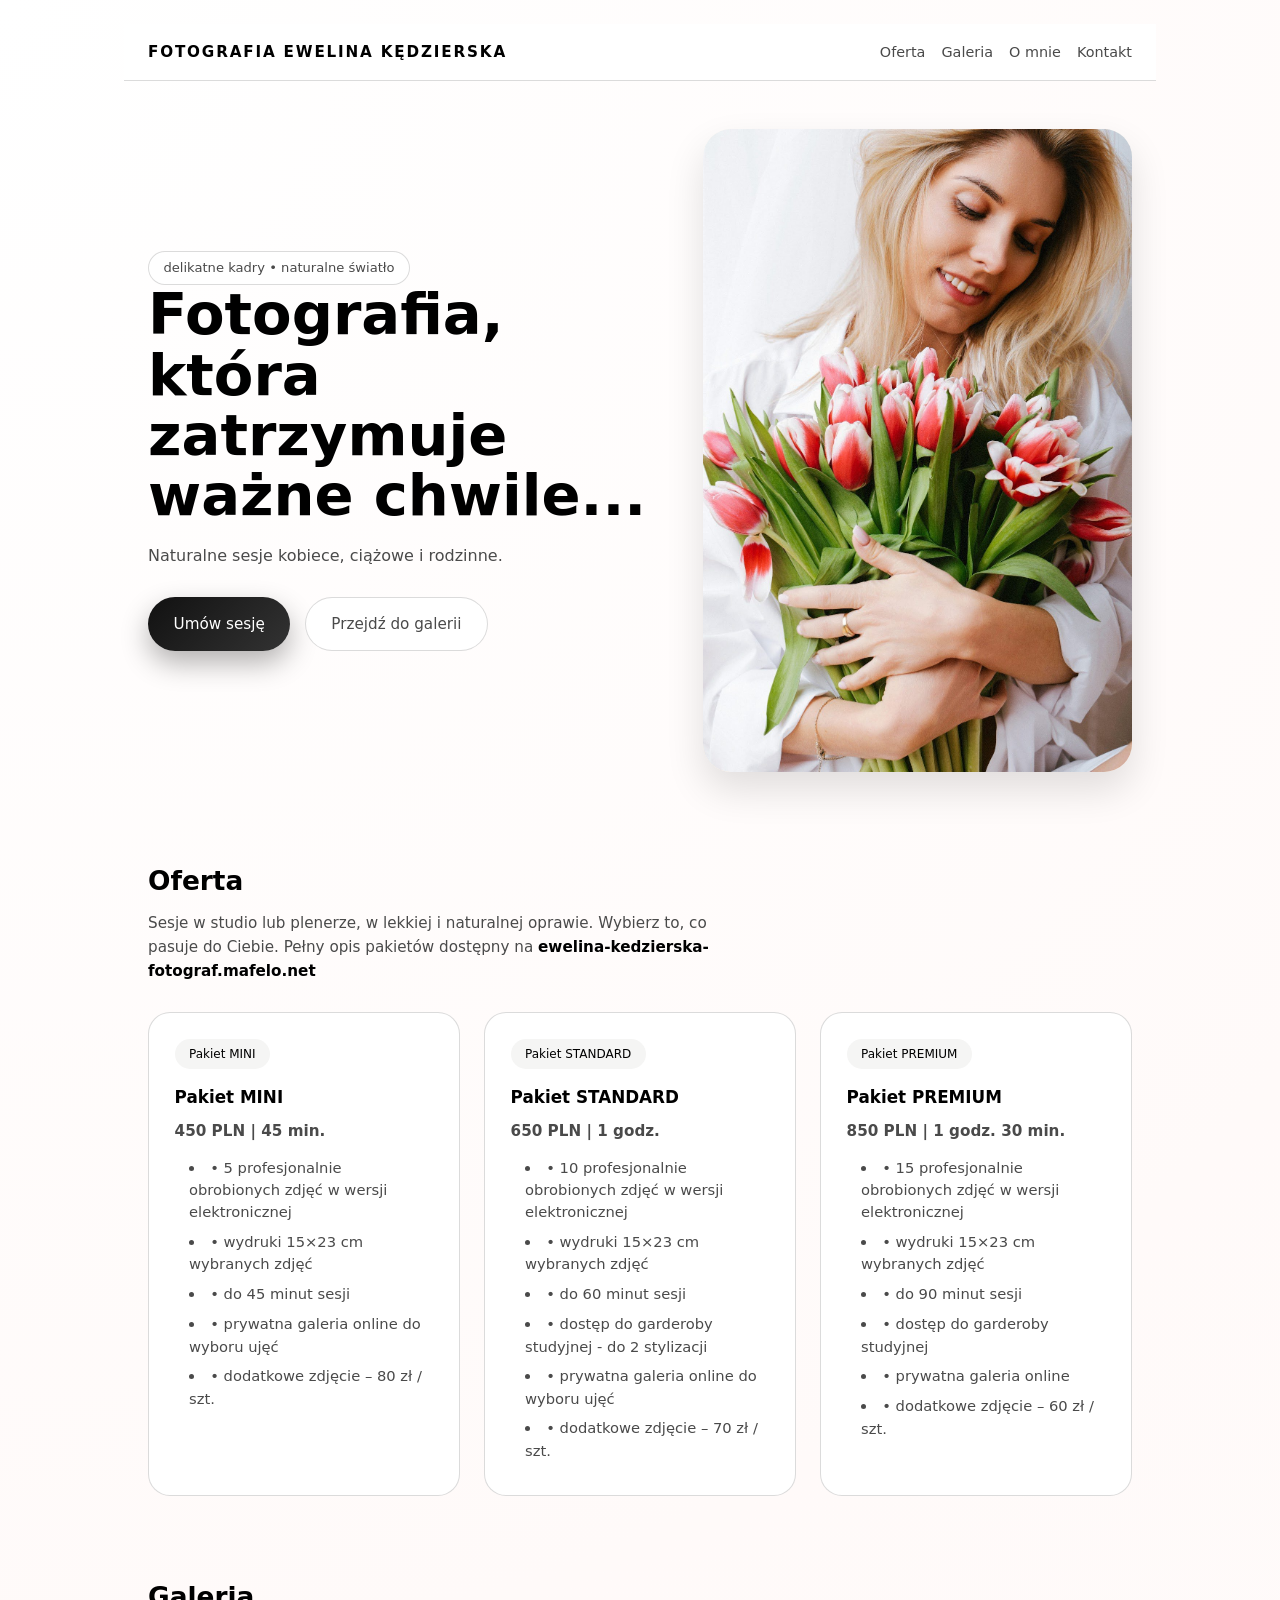
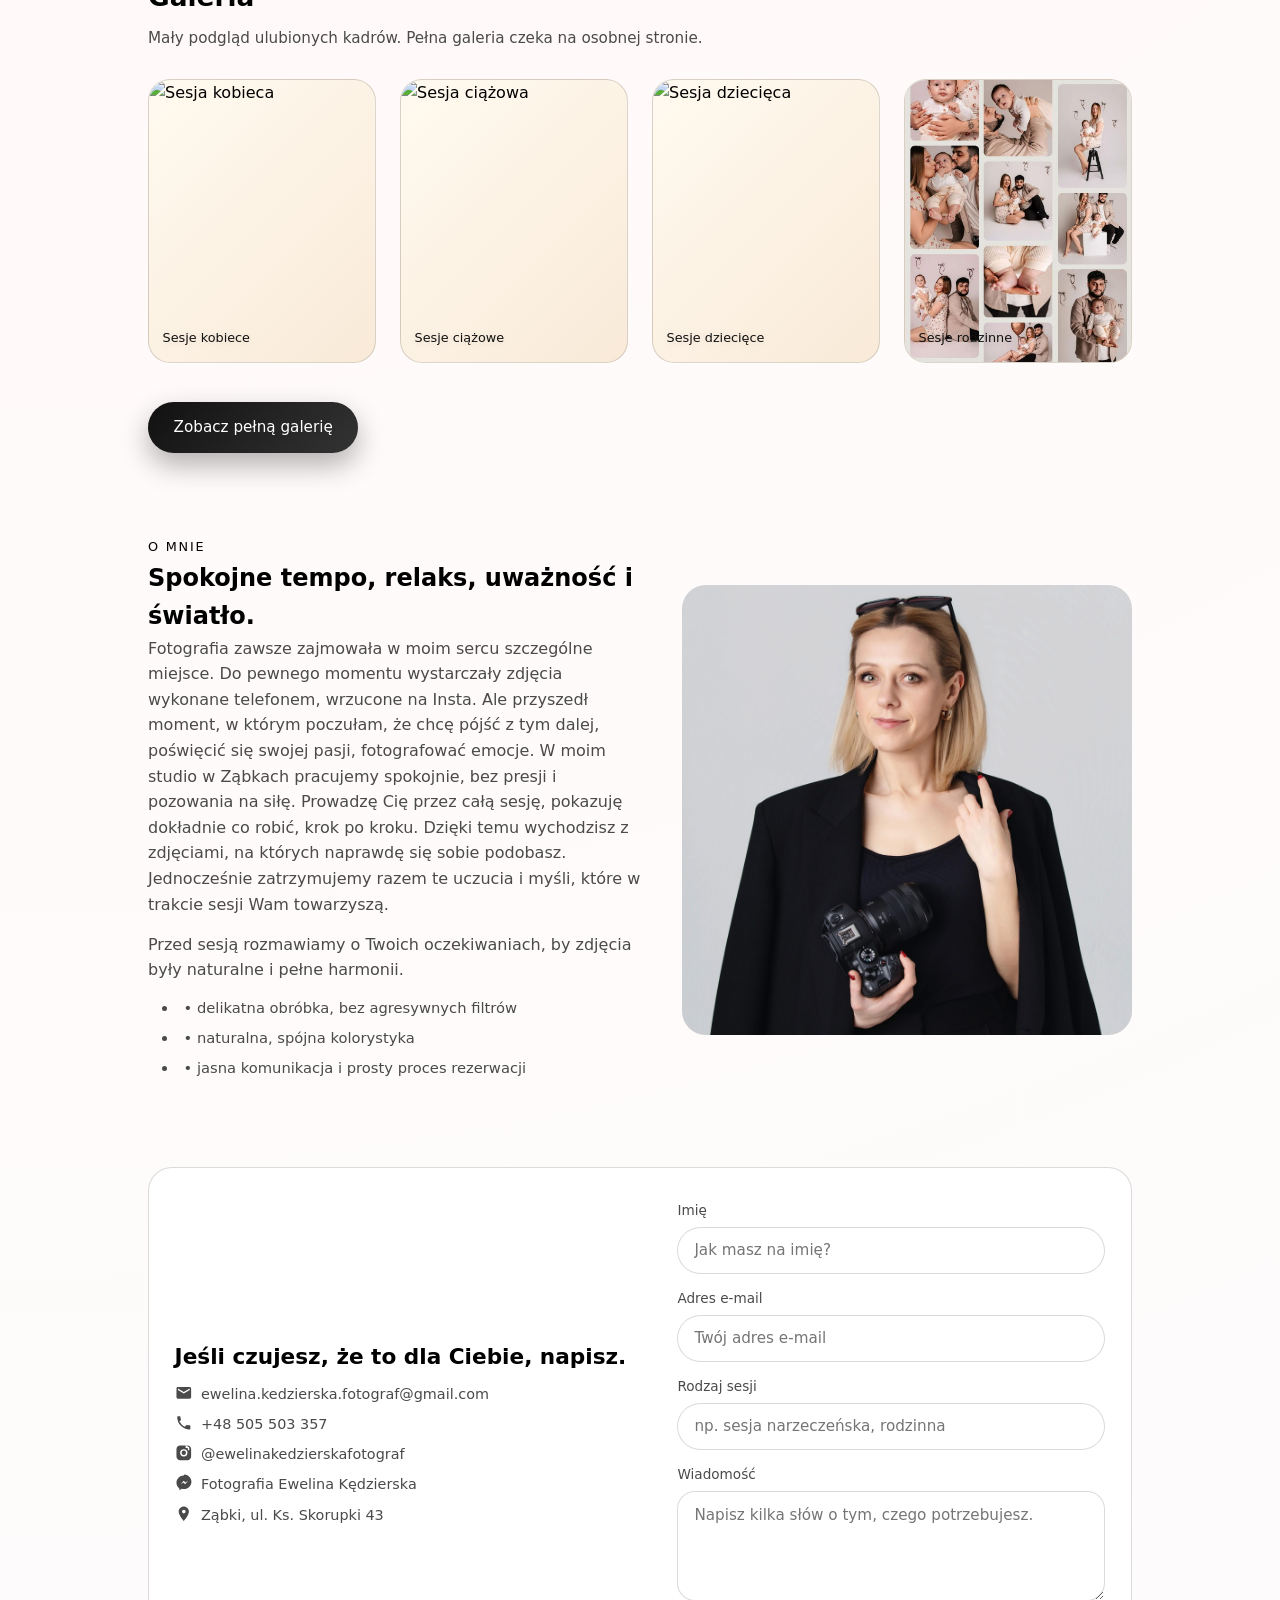
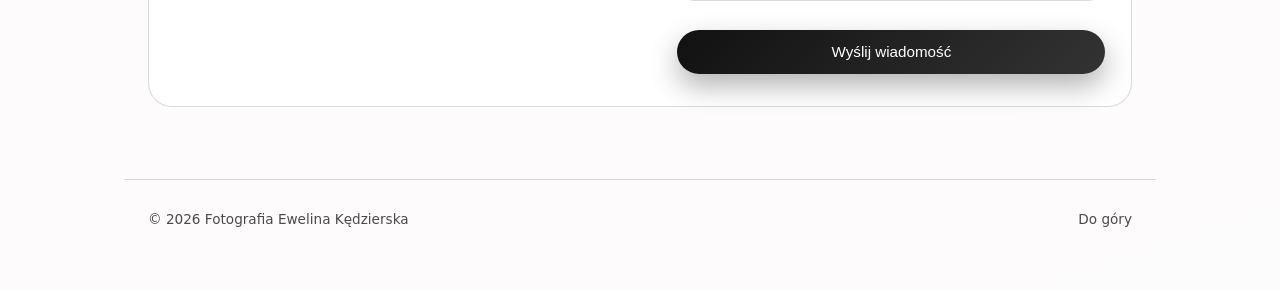
==== index.html @ 4e6421f2 "add points" ====
<!DOCTYPE html>
<html lang="pl">

<head>
    <meta charset="UTF-8" />
    <title>Fotografia Ewelina Kędzierska</title>
    <meta name="description"
        content="Fotografia Ewelina Kędzierska - sesje kobiece, ciążowe, rodzinne i studio fotograficzne w Ząbkach. Naturalne zdjęcia w jasnej, spójnej estetyce." />
    <meta name="keywords" content="zdjęcia, fotograf, kobieta, Ząbki, ciąża, rodzina, sesja kobieca, sesja ciążowa, sesja rodzinna, fotografia, studio, Ewelina Kędzierska, fotograf Ewelina, 
        fotograf Ząbki, studio Ząbki" />
    <meta name="viewport" content="width=device-width, initial-scale=1" />
    <link rel="canonical" href="https://www.ewelinakedzierska.pl/" />
    <meta property="og:type" content="website" />
    <meta property="og:url" content="https://www.ewelinakedzierska.pl/" />
    <meta property="og:title" content="Fotografia Ewelina Kędzierska" />
    <meta property="og:description" content="Fotografia Ewelina Kędzierska - sesje kobiece, ciążowe, rodzinne i studio fotograficzne w Ząbkach. Naturalne zdjęcia w jasnej, spójnej estetyce." />
    <meta property="og:image" content="https://www.ewelinakedzierska.pl/images/sesje_kobiece_war_okolice.jpg" />
    <meta property="og:locale" content="pl_PL" />
    <meta http-equiv="Content-Security-Policy" content="default-src 'self'; script-src 'unsafe-inline'; style-src 'self' https://fonts.googleapis.com; font-src https://fonts.gstatic.com; img-src 'self'; connect-src https://formspree.io; form-action https://formspree.io;">
    <link rel="preconnect" href="https://fonts.googleapis.com">
    <link rel="preconnect" href="https://fonts.gstatic.com" crossorigin>
    <link href="https://fonts.googleapis.com/css2?family=Nunito:wght@400;500;600;700&display=swap" rel="stylesheet">
    <link rel="stylesheet" href="styles.css">
    <script type="application/ld+json">
    {
        "@context": "https://schema.org",
        "@type": "LocalBusiness",
        "name": "Fotografia Ewelina Kędzierska",
        "description": "Sesje kobiece, ciążowe, rodzinne i dziecięce w studio fotograficznym w Ząbkach.",
        "url": "https://www.ewelinakedzierska.pl/",
        "telephone": "+48505503357",
        "email": "ewelina.kedzierska.fotograf@gmail.com",
        "address": {
            "@type": "PostalAddress",
            "streetAddress": "ul. Ks. Skorupki 43",
            "addressLocality": "Ząbki",
            "addressCountry": "PL"
        },
        "image": "https://www.ewelinakedzierska.pl/images/sesje_kobiece_war_okolice.jpg",
        "sameAs": [
            "https://www.instagram.com/ewelinakedzierskafotograf/",
            "https://www.facebook.com/messages/t/61580391401144/"
        ]
    }
    </script>
</head>

<body class="page-index">
    <div id="top" class="page">
        <header>
            <div class="nav">
                <div class="logo">Fotografia Ewelina Kędzierska</div>
                <nav class="nav-links">
                    <a href="#oferta">Oferta</a>
                    <a href="gallery.html">Galeria</a>
                    <a href="#o-mnie">O mnie</a>
                    <a href="#kontakt">Kontakt</a>
                </nav>
            </div>
        </header>

        <main>
            <section class="hero">
                <div class="hero-text">
                    <div class="hero-badge">delikatne kadry • naturalne światło</div>
                    <h1>Fotografia, która zatrzymuje ważne chwile...</h1>
                    <p>Naturalne sesje kobiece, ciążowe i rodzinne.</p>
                    <div class="hero-cta">
                        <a href="#kontakt" class="btn btn-primary">Umów sesję</a>
                        <a href="gallery.html" class="btn btn-ghost">Przejdź do galerii</a>
                    </div>
                </div>
                <div class="hero-photo">
                    <div class="hero-card">
                        <img src="images/sesje_kobiece_war_okolice.jpg" alt="Sesja kobieca w jasnym wnętrzu" />
                    </div>
                </div>
            </section>

            <section id="oferta" class="section-block">
                <div class="section-header">
                    <h2>Oferta</h2>
                    <p>Sesje w studio lub plenerze, w lekkiej i naturalnej oprawie. Wybierz to, co pasuje do Ciebie.
                        Pełny opis pakietów dostępny na <a href="https://ewelina-kedzierska-fotograf.mafelo.net/pl"
                            class="text-link" target="_blank"
                            rel="noopener noreferrer">ewelina-kedzierska-fotograf.mafelo.net</a></p>
                </div>
                <div class="services-grid">
                    <article class="service-card card-base card-interactive">
                        <span class="service-label">Pakiet MINI</span>
                        <h3>Pakiet MINI</h3>
                        <p class="service-price">450 PLN | 45 min.</p>
                        <ul class="about-list">
                            <li>• 5 profesjonalnie obrobionych zdjęć w wersji elektronicznej</li>
                            <li>• wydruki 15×23 cm wybranych zdjęć</li>
                            <li>• do 45 minut sesji</li>
                            <li>• prywatna galeria online do wyboru ujęć</li>
                            <li>• dodatkowe zdjęcie – 80 zł / szt.</li>
                        </ul>
                    </article>
                    <article class="service-card card-base card-interactive">
                        <span class="service-label">Pakiet STANDARD</span>
                        <h3>Pakiet STANDARD</h3>
                        <p class="service-price">650 PLN | 1 godz.</p>
                        <ul class="about-list">
                            <li>• 10 profesjonalnie obrobionych zdjęć w wersji elektronicznej</li>
                            <li>• wydruki 15×23 cm wybranych zdjęć</li>
                            <li>• do 60 minut sesji</li>
                            <li>• dostęp do garderoby studyjnej - do 2 stylizacji</li>
                            <li>• prywatna galeria online do wyboru ujęć</li>
                            <li>• dodatkowe zdjęcie – 70 zł / szt.</li>
                        </ul>
                    </article>
                    <article class="service-card card-base card-interactive">
                        <span class="service-label">Pakiet PREMIUM</span>
                        <h3>Pakiet PREMIUM</h3>
                        <p class="service-price">850 PLN | 1 godz. 30 min.</p>
                        <ul class="about-list">
                            <li>• 15 profesjonalnie obrobionych zdjęć w wersji elektronicznej</li>
                            <li>• wydruki 15×23 cm wybranych zdjęć</li>
                            <li>• do 90 minut sesji</li>
                            <li>• dostęp do garderoby studyjnej</li>
                            <li>• prywatna galeria online</li>
                            <li>• dodatkowe zdjęcie – 60 zł / szt.</li>
                        </ul>
                    </article>
                </div>
            </section>

            <section id="portfolio" class="section-block">
                <div class="section-header">
                    <h2>Galeria</h2>
                    <p>Mały podgląd ulubionych kadrów. Pełna galeria czeka na osobnej stronie.</p>
                </div>
                <div class="gallery-preview">
                    <div class="preview-grid">
                        <div class="preview-card media-card card-interactive">
                            <img loading="lazy" src="images/_MG_6701.jpg" alt="Sesja kobieca" />
                            <span class="media-caption">Sesje kobiece</span>
                        </div>
                        <div class="preview-card media-card card-interactive">
                            <img loading="lazy" src="images/4.jpg" alt="Sesja ciążowa" />
                            <span class="media-caption">Sesje ciążowe</span>
                        </div>
                        <div class="preview-card media-card card-interactive">
                            <img loading="lazy" src="images/_MG_7676.jpg" alt="Sesja dziecięca" />
                            <span class="media-caption">Sesje dziecięce</span>
                        </div>
                        <div class="preview-card media-card card-interactive">
                            <img loading="lazy" src="images/sesja_rodzinna.jpg" alt="Sesja rodzinna" />
                            <span class="media-caption">Sesje rodzinne</span>
                        </div>
                    </div>
                    <div class="gallery-actions">
                        <a href="gallery.html" class="btn btn-primary">Zobacz pełną galerię</a>
                    </div>
                </div>
            </section>

            <section id="o-mnie" class="section-block">
                <div class="about">
                    <div>
                        <span class="about-tag">O mnie</span>
                        <h2>Spokojne tempo, relaks, uważność i światło.</h2>
                        <p>Fotografia zawsze zajmowała w moim sercu szczególne miejsce. Do pewnego momentu
                            wystarczały zdjęcia wykonane telefonem, wrzucone na Insta.
                            Ale przyszedł moment, w którym poczułam, że chcę pójść z tym dalej, poświęcić się swojej
                            pasji, fotografować emocje. W moim studio w Ząbkach pracujemy spokojnie, bez presji i
                            pozowania na siłę. Prowadzę Cię przez całą sesję, pokazuję dokładnie co robić, krok po
                            kroku. Dzięki temu wychodzisz z zdjęciami, na których naprawdę się sobie podobasz.
                            Jednocześnie zatrzymujemy razem te uczucia i myśli, które w trakcie sesji Wam towarzyszą.
                        </p>
                        <p>Przed sesją rozmawiamy o Twoich oczekiwaniach, by zdjęcia były naturalne i pełne harmonii.
                        </p>
                        <ul class="about-list">
                            <li>• delikatna obróbka, bez agresywnych filtrów</li>
                            <li>• naturalna, spójna kolorystyka</li>
                            <li>• jasna komunikacja i prosty proces rezerwacji</li>
                        </ul>
                    </div>
                    <div class="about-photo">
                        <img loading="lazy" src="images/fotograf.jpg" alt="Studio fotografii" />
                    </div>
                </div>
            </section>

            <section id="kontakt" class="section-block">
                <div class="contact">
                    <div>
                        <h2>Jeśli czujesz, że to dla Ciebie, napisz.</h2>
                        <div class="contact-info">
                            <div><span class="contact-icon" aria-hidden="true"><svg viewBox="0 0 24 24" width="1em"
                                        height="1em" fill="currentColor" xmlns="http://www.w3.org/2000/svg">
                                        <path
                                            d="M20 4H4C2.9 4 2 4.9 2 6v12c0 1.1.9 2 2 2h16c1.1 0 2-.9 2-2V6c0-1.1-.9-2-2-2Zm0 4.2-8 4.8-8-4.8V6l8 4.8L20 6v2.2Z" />
                                    </svg></span><a
                                    href="mailto:ewelina.kedzierska.fotograf@gmail.com">ewelina.kedzierska.fotograf@gmail.com</a>
                            </div>
                            <div><span class="contact-icon" aria-hidden="true"><svg viewBox="0 0 24 24" width="1em"
                                        height="1em" fill="currentColor" xmlns="http://www.w3.org/2000/svg">
                                        <path
                                            d="M6.62 10.79a15.05 15.05 0 0 0 6.59 6.59l2.2-2.2a1 1 0 0 1 1.01-.24c1.12.37 2.33.57 3.57.57a1 1 0 0 1 1 1V20a1 1 0 0 1-1 1A17 17 0 0 1 3 4a1 1 0 0 1 1-1h2.5a1 1 0 0 1 1 1c0 1.24.2 2.45.57 3.57a1 1 0 0 1-.24 1.01l-2.2 2.21Z" />
                                    </svg></span><a href="tel:+48505503357">+48 505 503 357</a></div>
                            <div><span class="contact-icon" aria-hidden="true"><svg viewBox="0 0 24 24" width="1em"
                                        height="1em" fill="currentColor" xmlns="http://www.w3.org/2000/svg">
                                        <path
                                            d="M7 2C4.243 2 2 4.243 2 7v10c0 2.757 2.243 5 5 5h10c2.757 0 5-2.243 5-5V7c0-2.757-2.243-5-5-5H7zm10 1.5c1.378 0 2.5 1.122 2.5 2.5V8.5h-2V6a.5.5 0 0 0-.5-.5h-2.5V2.5h2.5zM12 7a5 5 0 1 1 0 10 5 5 0 0 1 0-10zm0 2a3 3 0 1 0 0 6 3 3 0 0 0 0-6z" />
                                    </svg></span><a href="https://www.instagram.com/ewelinakedzierskafotograf/"
                                    target="_blank" rel="noopener noreferrer">@ewelinakedzierskafotograf</a></div>
                            <div><span class="contact-icon" aria-hidden="true"><svg viewBox="0 0 24 24" width="1em"
                                        height="1em" fill="currentColor" xmlns="http://www.w3.org/2000/svg">
                                        <path
                                            d="M12 2.04C6.47 2.04 2 6.52 2 12.04c0 3.2 1.55 6.03 3.96 7.82V22l3.4-1.87c.96.27 1.99.42 3.06.42 5.53 0 10-4.48 10-10 0-5.52-4.47-10-10-10Zm1.72 11.9-2.16-2.3-3.81 2.3 4.2-4.58 2.16 2.3 3.81-2.3-4.2 4.58Z" />
                                    </svg></span><a href="https://www.facebook.com/messages/t/61580391401144/"
                                    target="_blank" rel="noopener noreferrer">Fotografia Ewelina Kędzierska</a></div>
                            <div><span class="contact-icon" aria-hidden="true"><svg viewBox="0 0 24 24" width="1em"
                                        height="1em" fill="currentColor" xmlns="http://www.w3.org/2000/svg">
                                        <path
                                            d="M12 2C8.13 2 5 5.13 5 9c0 5.25 7 13 7 13s7-7.75 7-13c0-3.87-3.13-7-7-7Zm0 9.5a2.5 2.5 0 1 1 0-5 2.5 2.5 0 0 1 0 5Z" />
                                    </svg></span>Ząbki, ul. Ks. Skorupki 43</div>
                        </div>
                    </div>
                    <form class="contact-form" id="contact-form" novalidate>
                        <div class="field">
                            <label for="name">Imię</label>
                            <input type="text" id="name" name="name" placeholder="Jak masz na imię?" required />
                        </div>
                        <div class="field">
                            <label for="email">Adres e-mail</label>
                            <input type="email" id="email" name="email" placeholder="Twój adres e-mail" required />
                        </div>
                        <div class="field">
                            <label for="type">Rodzaj sesji</label>
                            <input type="text" id="type" name="type" placeholder="np. sesja narzeczeńska, rodzinna" />
                        </div>
                        <div class="field">
                            <label for="message">Wiadomość</label>
                            <textarea id="message" name="message"
                                placeholder="Napisz kilka słów o tym, czego potrzebujesz." required></textarea>
                        </div>
                        <div id="form-feedback" class="form-feedback" aria-live="polite"></div>
                        <button type="submit" class="btn btn-primary" id="form-submit">Wyślij wiadomość</button>
                    </form>
                </div>
            </section>
        </main>

        <footer>
            <div>© <span id="year"></span> Fotografia Ewelina Kędzierska</div>
            <div><a href="#top">Do góry</a></div>
        </footer>
    </div>

    <script>
        document.getElementById("year").textContent = new Date().getFullYear();

        (function () {
            const form = document.getElementById("contact-form");
            const btn = document.getElementById("form-submit");
            const feedback = document.getElementById("form-feedback");

            form.addEventListener("submit", async function (e) {
                e.preventDefault();

                const els = form.elements;
                const name = els['name'].value.trim();
                const email = els['email'].value.trim();
                const message = els['message'].value.trim();
                const type = els['type'].value.trim();

                if (!name || !email || !message) {
                    showFeedback("error", "Uzupełnij wymagane pola: imię, e-mail i wiadomość.");
                    return;
                }

                const emailRe = /^[^\s@]+@[^\s@]+\.[^\s@]+$/;
                if (!emailRe.test(email)) {
                    showFeedback("error", "Podaj prawidłowy adres e-mail.");
                    return;
                }

                btn.disabled = true;
                btn.textContent = "Wysyłanie…";
                feedback.className = "form-feedback";
                feedback.textContent = "";

                try {
                    const res = await fetch("https://formspree.io/f/mwvydoyp", {
                        method: "POST",
                        headers: { "Content-Type": "application/json", "Accept": "application/json" },
                        body: JSON.stringify({
                            imie: name,
                            email: email,
                            rodzaj_sesji: type || "—",
                            wiadomosc: message
                        })
                    });

                    if (res.ok) {
                        showFeedback("success", "Dziękuję! Wiadomość została wysłana. Odezwę się wkrótce ✦");
                        form.reset();
                    } else {
                        let errorMsg = "Nieznany błąd";
                        try {
                            const data = await res.json();
                            if (data.errors && data.errors.length > 0) {
                                errorMsg = data.errors[0].message;
                            }
                        } catch (e) {
                            // ignore
                        }
                        throw new Error(errorMsg);
                    }
                } catch (err) {
                    const msg = (err && err.message && err.message !== "Nieznany błąd")
                        ? err.message
                        : "Coś poszło nie tak. Napisz bezpośrednio na ewelina.kedzierska.fotograf@gmail.com";
                    showFeedback("error", msg);
                } finally {
                    btn.disabled = false;
                    btn.textContent = "Wyślij wiadomość";
                }
            });

            function showFeedback(type, msg) {
                feedback.className = "form-feedback form-feedback--" + type;
                feedback.textContent = msg;
            }
        })();
    </script>
</body>

</html>
---- styles.css ----
:root {
    --bg: #fffafa;
    --surface: #ffffff;
    --surface-soft: #fbfbfb;
    --text: #000000;
    --muted: #4a4a4a;
    --accent: #111111;
    --accent-soft: #f4f4f4;
    --leaf: #e0e0e0;
    --border: rgba(34, 34, 34, 0.16);
}

* {
    box-sizing: border-box;
    margin: 0;
    padding: 0;
}

body {
    font-family: "Nunito", system-ui, -apple-system, BlinkMacSystemFont, "Segoe UI", sans-serif;
    background: radial-gradient(circle at top left, #ffffff 0%, #fffaf9 45%, #fdfcfc 100%);
    color: var(--text);
    line-height: 1.6;
}

img {
    max-width: 100%;
    display: block;
}

a {
    color: inherit;
    text-decoration: none;
}

.page {
    max-width: 1080px;
    margin: 0 auto;
    padding: 24px;
}

header {
    position: sticky;
    top: 0;
    z-index: 10;
    background: rgba(255, 255, 255, 0.95);
    backdrop-filter: blur(12px);
    border-bottom: 1px solid var(--border);
}

.nav {
    max-width: 1080px;
    margin: 0 auto;
    padding: 1rem 1.5rem;
    display: flex;
    align-items: center;
    justify-content: space-between;
    flex-wrap: wrap;
    gap: 0.9rem;
}

.logo {
    font-weight: 700;
    letter-spacing: 0.12em;
    font-size: 0.95rem;
    text-transform: uppercase;
    color: var(--text);
}

.nav-links {
    display: flex;
    flex-wrap: wrap;
    gap: 1rem;
}

.nav-links a {
    font-size: 0.9rem;
    color: var(--muted);
    transition: color 0.2s ease;
}

.nav-links a:hover {
    color: var(--text);
}

.btn {
    border-radius: 999px;
    padding: 0.85rem 1.6rem;
    font-size: 0.95rem;
    border: none;
    cursor: pointer;
    display: inline-flex;
    align-items: center;
    justify-content: center;
    gap: 0.4rem;
    transition: transform 0.15s ease, box-shadow 0.15s ease, background 0.2s ease;
}

.btn-primary {
    background: linear-gradient(135deg, #111111, #333333);
    color: #ffffff;
    box-shadow: 0 12px 28px rgba(0, 0, 0, 0.3);
}

.btn-primary:hover {
    transform: translateY(-2px);
    box-shadow: 0 14px 32px rgba(0, 0, 0, 0.24);
}

.btn-ghost {
    background: rgba(255, 255, 255, 0.85);
    border: 1px solid var(--border);
    color: var(--muted);
}

.btn-ghost:hover {
    background: #fff;
}

.section-header p {
    color: var(--muted);
}

.text-link {
    color: var(--text);
    font-weight: 600;
    text-decoration: none;
    background-image: linear-gradient(currentColor, currentColor);
    background-size: 0% 1.5px;
    background-repeat: no-repeat;
    background-position: left bottom;
    padding-bottom: 1px;
    transition: background-size 0.3s ease;
}

.text-link:hover {
    background-size: 100% 1.5px;
}

.section-block {
    padding: 2.5rem 1.5rem;
}

.card-base {
    background: var(--surface);
    border: 1px solid var(--border);
    border-radius: 22px;
}

.card-interactive {
    transition: transform 0.15s ease, box-shadow 0.15s ease;
}

.card-interactive:hover {
    transform: translateY(-2px);
    box-shadow: 0 16px 30px rgba(0, 0, 0, 0.1);
}

.media-card {
    position: relative;
    border-radius: 22px;
    overflow: hidden;
    border: 1px solid var(--border);
}

.media-card img {
    width: 100%;
    height: 100%;
    object-fit: cover;
}

.media-caption {
    position: absolute;
    left: 0.85rem;
    bottom: 0.85rem;
    color: #111111;
    text-shadow: 0 1px 8px rgba(0, 0, 0, 0.12);
    font-size: 0.8rem;
}

/* Index page specific */
.page-index .hero {
    display: grid;
    grid-template-columns: minmax(0, 1.2fr) minmax(0, 1fr);
    gap: 2.5rem;
    align-items: center;
    padding: 3rem 1.5rem;
}

.page-index .hero-text h1 {
    font-size: clamp(2.6rem, 5vw, 3.6rem);
    margin-bottom: 1rem;
    line-height: 1.05;
}

.page-index .hero-text p {
    max-width: 36rem;
    color: var(--muted);
    margin-bottom: 1.8rem;
}

.page-index .hero-cta {
    display: flex;
    flex-wrap: wrap;
    gap: 0.9rem;
}

.page-index .hero-photo {
    display: grid;
    gap: 1rem;
}

.page-index .hero-card {
    position: relative;
    border-radius: 28px;
    overflow: hidden;
    background: linear-gradient(180deg, #fffaf0 0%, #faecdb 100%);
    box-shadow: 0 18px 38px rgba(0, 0, 0, 0.12);
    min-height: 420px;
}

.page-index .hero-card img {
    width: 100%;
    height: 100%;
    object-fit: cover;
}

.page-index .hero-badge {
    display: inline-flex;
    align-items: center;
    gap: 0.4rem;
    padding: 0.35rem 0.9rem;
    border-radius: 999px;
    background: rgba(255, 255, 255, 0.9);
    border: 1px solid var(--border);
    font-size: 0.82rem;
    color: var(--muted);
}

.page-index .section-header {
    margin-bottom: 1.8rem;
}

.page-index .section-header h2 {
    font-size: 1.65rem;
    margin-bottom: 0.5rem;
}

.page-index .section-header p {
    font-size: 0.95rem;
    max-width: 36rem;
}

.page-index .services-grid,
.page-index .preview-grid {
    display: grid;
    gap: 1.5rem;
}

.page-index .services-grid {
    grid-template-columns: repeat(3, minmax(0, 1fr));
}

.page-index .service-card {
    padding: 1.6rem;
}

.page-index .service-label {
    display: inline-flex;
    padding: 0.35rem 0.9rem;
    border-radius: 999px;
    font-size: 0.75rem;
    background: #f5f5f4;
    color: var(--text);
    margin-bottom: 0.9rem;
}

.page-index .service-card h3 {
    font-size: 1.05rem;
    margin-bottom: 0.55rem;
}

.page-index .service-price {
    font-size: 0.95rem;
    font-weight: 600;
    color: var(--accent);
    margin-bottom: 0.8rem;
}

.page-index .service-card p,
.page-index .service-meta,
.page-index .section-text {
    color: var(--muted);
}

.page-index .service-meta {
    font-size: 0.85rem;
}

.page-index .gallery-preview {
    display: grid;
    gap: 1rem;
}

.page-index .gallery-preview p {
    color: var(--muted);
    max-width: 44rem;
}

.page-index .preview-grid {
    grid-template-columns: repeat(4, minmax(0, 1fr));
}

.page-index .preview-card {
    min-height: 240px;
    background: linear-gradient(135deg, #fffaf0, #f9ead8);
}

.page-index .gallery-actions {
    margin-top: 1.4rem;
    display: flex;
    gap: 1rem;
    flex-wrap: wrap;
}

.page-index .about {
    display: grid;
    grid-template-columns: minmax(0, 1.1fr) minmax(0, 1fr);
    gap: 2.5rem;
    align-items: center;
}

.page-index .about-tag {
    font-size: 0.8rem;
    text-transform: uppercase;
    letter-spacing: 0.14em;
    color: var(--text);
    margin-bottom: 0.6rem;
}

.page-index .about p {
    color: var(--muted);
    margin-bottom: 0.9rem;
}

.page-index .about-list {
    list-style-type: disc;
    list-style-position: inside;
    margin-top: 0.6rem;
    padding-left: 0.9rem;
    color: var(--muted);
}

.page-index .about-list li {
    font-size: 0.92rem;
    margin-bottom: 0.45rem;
    line-height: 1.5;
}

.page-index .about-list li::marker {
    color: var(--muted);
    font-size: 0.95rem;
}

.page-index .about-photo {
    width: 100%;
    border-radius: 24px;
    background: linear-gradient(180deg, #fffaf0 0%, #faead7 100%);
    min-height: 420px;
    overflow: hidden;
    position: relative;
}

.page-index .about-photo img {
    width: 100%;
    height: 100%;
    object-fit: cover;
}

.page-index .contact {
    background: #ffffff;
    border-radius: 24px;
    padding: 2rem 1.6rem;
    border: 1px solid var(--border);
    display: grid;
    grid-template-columns: minmax(0, 1.1fr) minmax(0, 1fr);
    gap: 2rem;
    align-items: center;
}

.page-index .contact h2 {
    font-size: 1.35rem;
    margin-bottom: 0.5rem;
}

.page-index .contact-info {
    font-size: 0.9rem;
    color: var(--muted);
}

.page-index .contact-info div {
    margin-bottom: 0.45rem;
    display: flex;
    align-items: center;
    gap: 0.55rem;
}

.page-index .contact-icon {
    font-size: 1.1rem;
    line-height: 1;
}

.page-index .contact-form {
    display: grid;
    gap: 0.9rem;
}

.page-index .field {
    display: flex;
    flex-direction: column;
    gap: 0.3rem;
}

.page-index .field label {
    font-size: 0.85rem;
    color: var(--muted);
}

.page-index .field input,
.page-index .field textarea {
    border-radius: 999px;
    border: 1px solid var(--border);
    padding: 0.85rem 1rem;
    font-size: 0.95rem;
    font-family: inherit;
    background: #ffffff;
    outline: none;
    transition: border-color 0.15s ease, box-shadow 0.15s ease;
}

.page-index .field textarea {
    border-radius: 18px;
    min-height: 110px;
    resize: vertical;
}

.page-index .field input:focus,
.page-index .field textarea:focus {
    border-color: var(--text);
    box-shadow: 0 0 0 3px rgba(31, 31, 31, 0.16);
}

.form-feedback {
    font-size: 0.88rem;
    border-radius: 12px;
    padding: 0;
    min-height: 0;
    transition: all 0.2s ease;
}

.form-feedback--success {
    padding: 0.75rem 1rem;
    background: #f0fdf4;
    border: 1px solid #bbf7d0;
    color: #166534;
    border-radius: 12px;
}

.form-feedback--error {
    padding: 0.75rem 1rem;
    background: #fff1f2;
    border: 1px solid #fecdd3;
    color: #9f1239;
    border-radius: 12px;
}

.page-index footer {
    max-width: 1080px;
    margin: 0 auto;
    padding: 1.8rem 1.5rem 2.2rem;
    font-size: 0.85rem;
    color: var(--muted);
    display: flex;
    justify-content: space-between;
    gap: 1rem;
    border-top: 1px solid var(--border);
    margin-top: 2rem;
}

.page-index footer a {
    color: var(--muted);
}

/* Gallery page specific */
.page-gallery .intro {
    padding: 2.6rem 1.5rem 1.2rem;
}

.page-gallery .intro h1 {
    font-size: clamp(2.2rem, 5vw, 3rem);
    margin-bottom: 0.8rem;
}

.page-gallery .intro p {
    max-width: 42rem;
    color: var(--muted);
}

.page-gallery .gallery-section {
    margin-bottom: 1.7rem;
    padding: 1.7rem;
    box-shadow: 0 16px 30px rgba(0, 0, 0, 0.07);
}

.page-gallery .gallery-section:last-of-type {
    margin-bottom: 1rem;
}

.page-gallery .section-header {
    margin-bottom: 1.25rem;
}

.page-gallery .section-header h2 {
    font-size: 1.5rem;
    margin-bottom: 0.35rem;
}

.page-gallery .section-header p {
    max-width: 38rem;
}

.page-gallery .gallery-grid {
    display: grid;
    grid-template-columns: repeat(3, minmax(0, 1fr));
    gap: 1rem;
}

.page-gallery .gallery-item {
    min-height: 280px;
    background: linear-gradient(145deg, #fffaf9, #fdf3e9);
}

.page-gallery .back-button {
    margin-top: 1.5rem;
}

@media (max-width: 900px) {
    .page-index .hero,
    .page-index .about,
    .page-index .contact {
        grid-template-columns: minmax(0, 1fr);
    }

    .page-index .services-grid,
    .page-gallery .gallery-grid {
        grid-template-columns: repeat(2, minmax(0, 1fr));
    }

    .page-index .preview-grid {
        grid-template-columns: repeat(2, minmax(0, 1fr));
    }
}

@media (max-width: 640px) {
    .nav {
        flex-direction: column;
        align-items: flex-start;
    }

    .nav-links {
        width: 100%;
        justify-content: start;
    }

    .page-index .hero {
        padding-top: 2rem;
    }

    .page-index .services-grid,
    .page-index .preview-grid,
    .page-gallery .gallery-grid {
        grid-template-columns: 1fr;
    }

    .page-index footer {
        flex-direction: column;
    }

    .page-gallery .intro {
        padding-top: 2rem;
    }
}
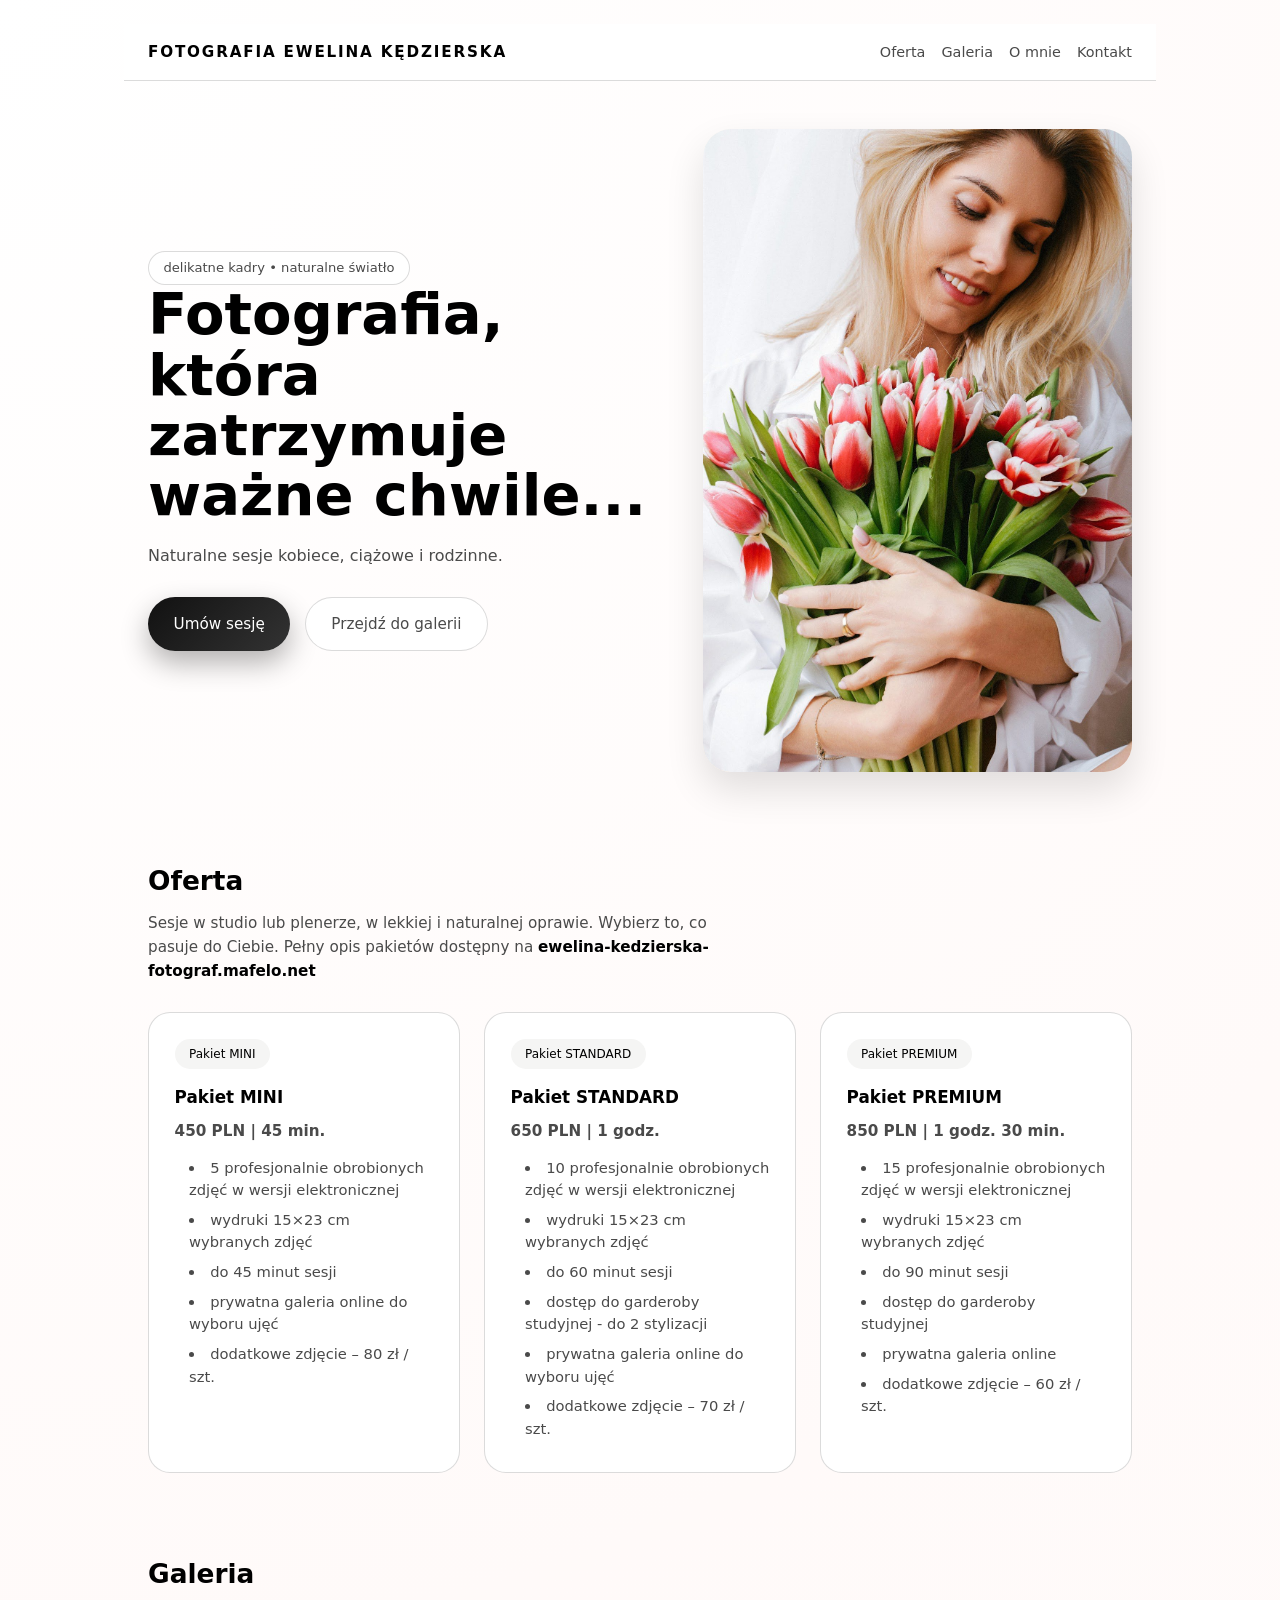
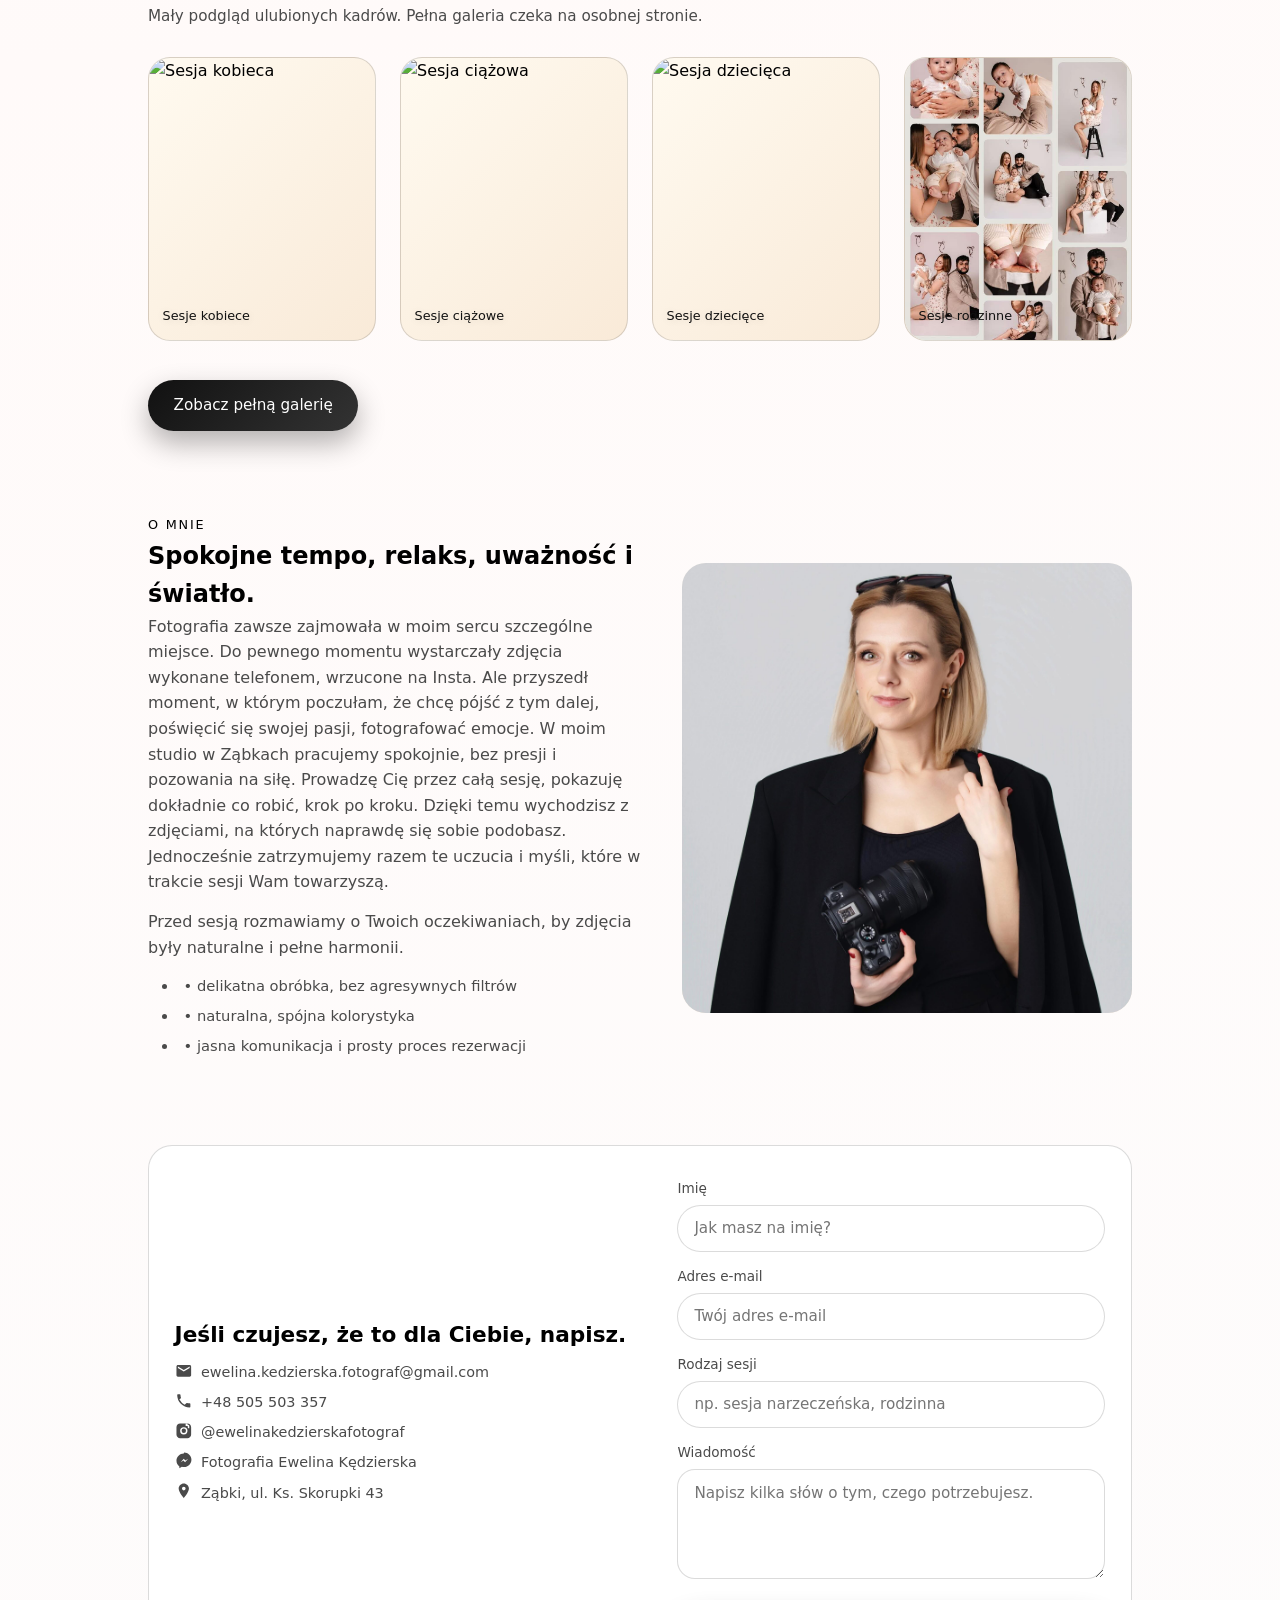
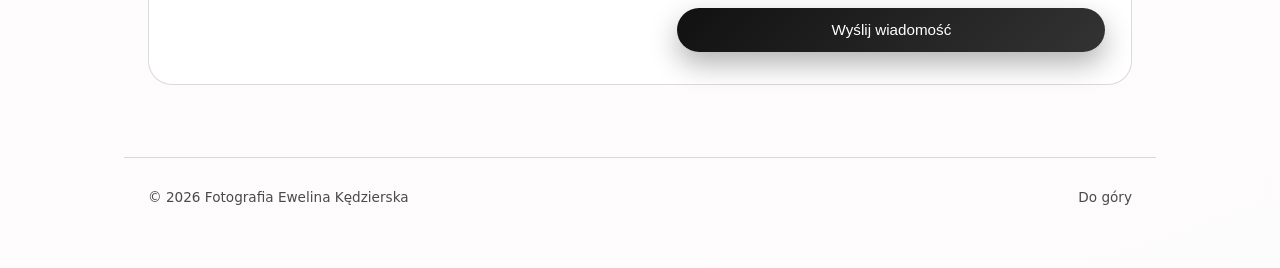
==== commit ddde6241: "wycofanie ostatnich zmian" ====
--- a/index.html
+++ b/index.html
@@ -91,11 +91,11 @@
                         <h3>Pakiet MINI</h3>
                         <p class="service-price">450 PLN | 45 min.</p>
                         <ul class="about-list">
-                            <li>• 5 profesjonalnie obrobionych zdjęć w wersji elektronicznej</li>
-                            <li>• wydruki 15×23 cm wybranych zdjęć</li>
-                            <li>• do 45 minut sesji</li>
-                            <li>• prywatna galeria online do wyboru ujęć</li>
-                            <li>• dodatkowe zdjęcie – 80 zł / szt.</li>
+                            <li>5 profesjonalnie obrobionych zdjęć w wersji elektronicznej</li>
+                            <li>wydruki 15×23 cm wybranych zdjęć</li>
+                            <li>do 45 minut sesji</li>
+                            <li>prywatna galeria online do wyboru ujęć</li>
+                            <li>dodatkowe zdjęcie – 80 zł / szt.</li>
                         </ul>
                     </article>
                     <article class="service-card card-base card-interactive">
@@ -103,12 +103,12 @@
                         <h3>Pakiet STANDARD</h3>
                         <p class="service-price">650 PLN | 1 godz.</p>
                         <ul class="about-list">
-                            <li>• 10 profesjonalnie obrobionych zdjęć w wersji elektronicznej</li>
-                            <li>• wydruki 15×23 cm wybranych zdjęć</li>
-                            <li>• do 60 minut sesji</li>
-                            <li>• dostęp do garderoby studyjnej - do 2 stylizacji</li>
-                            <li>• prywatna galeria online do wyboru ujęć</li>
-                            <li>• dodatkowe zdjęcie – 70 zł / szt.</li>
+                            <li>10 profesjonalnie obrobionych zdjęć w wersji elektronicznej</li>
+                            <li>wydruki 15×23 cm wybranych zdjęć</li>
+                            <li>do 60 minut sesji</li>
+                            <li>dostęp do garderoby studyjnej - do 2 stylizacji</li>
+                            <li>prywatna galeria online do wyboru ujęć</li>
+                            <li>dodatkowe zdjęcie – 70 zł / szt.</li>
                         </ul>
                     </article>
                     <article class="service-card card-base card-interactive">
@@ -116,12 +116,12 @@
                         <h3>Pakiet PREMIUM</h3>
                         <p class="service-price">850 PLN | 1 godz. 30 min.</p>
                         <ul class="about-list">
-                            <li>• 15 profesjonalnie obrobionych zdjęć w wersji elektronicznej</li>
-                            <li>• wydruki 15×23 cm wybranych zdjęć</li>
-                            <li>• do 90 minut sesji</li>
-                            <li>• dostęp do garderoby studyjnej</li>
-                            <li>• prywatna galeria online</li>
-                            <li>• dodatkowe zdjęcie – 60 zł / szt.</li>
+                            <li>15 profesjonalnie obrobionych zdjęć w wersji elektronicznej</li>
+                            <li>wydruki 15×23 cm wybranych zdjęć</li>
+                            <li>do 90 minut sesji</li>
+                            <li>dostęp do garderoby studyjnej</li>
+                            <li>prywatna galeria online</li>
+                            <li>dodatkowe zdjęcie – 60 zł / szt.</li>
                         </ul>
                     </article>
                 </div>
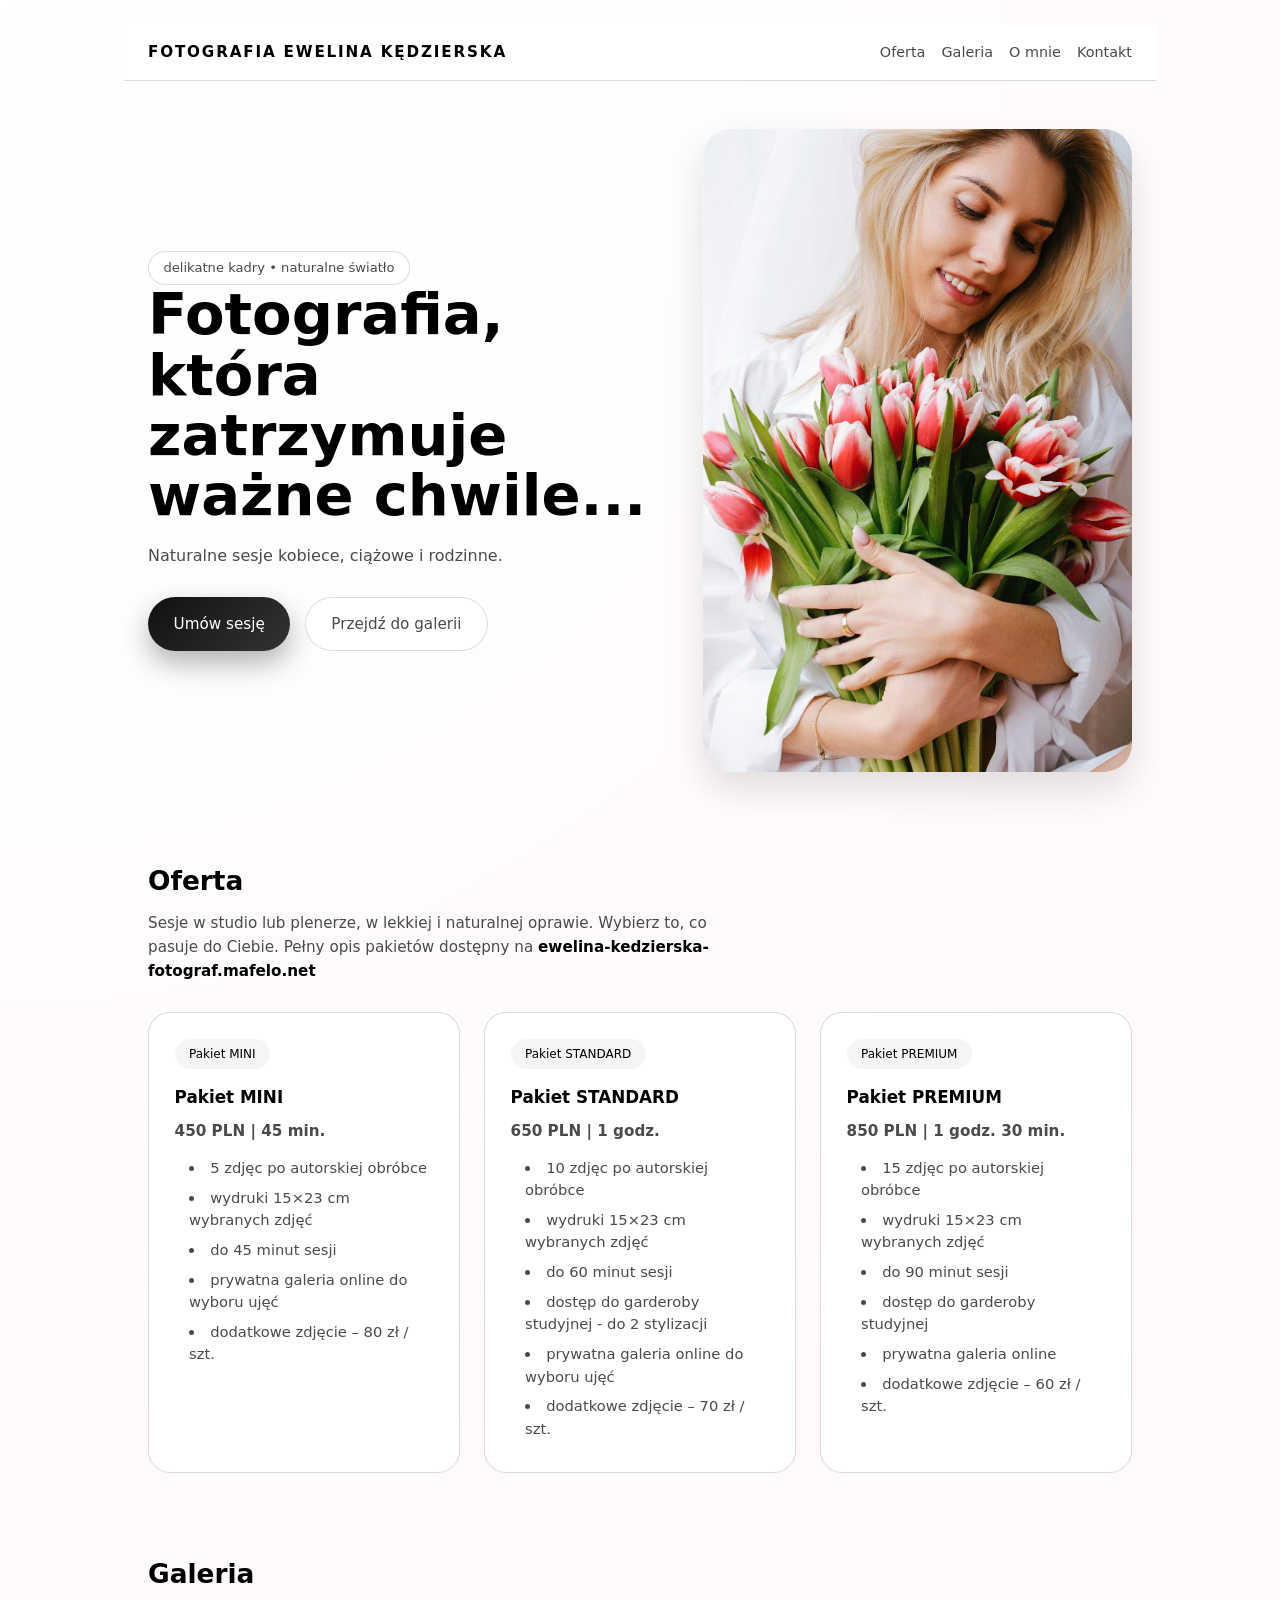
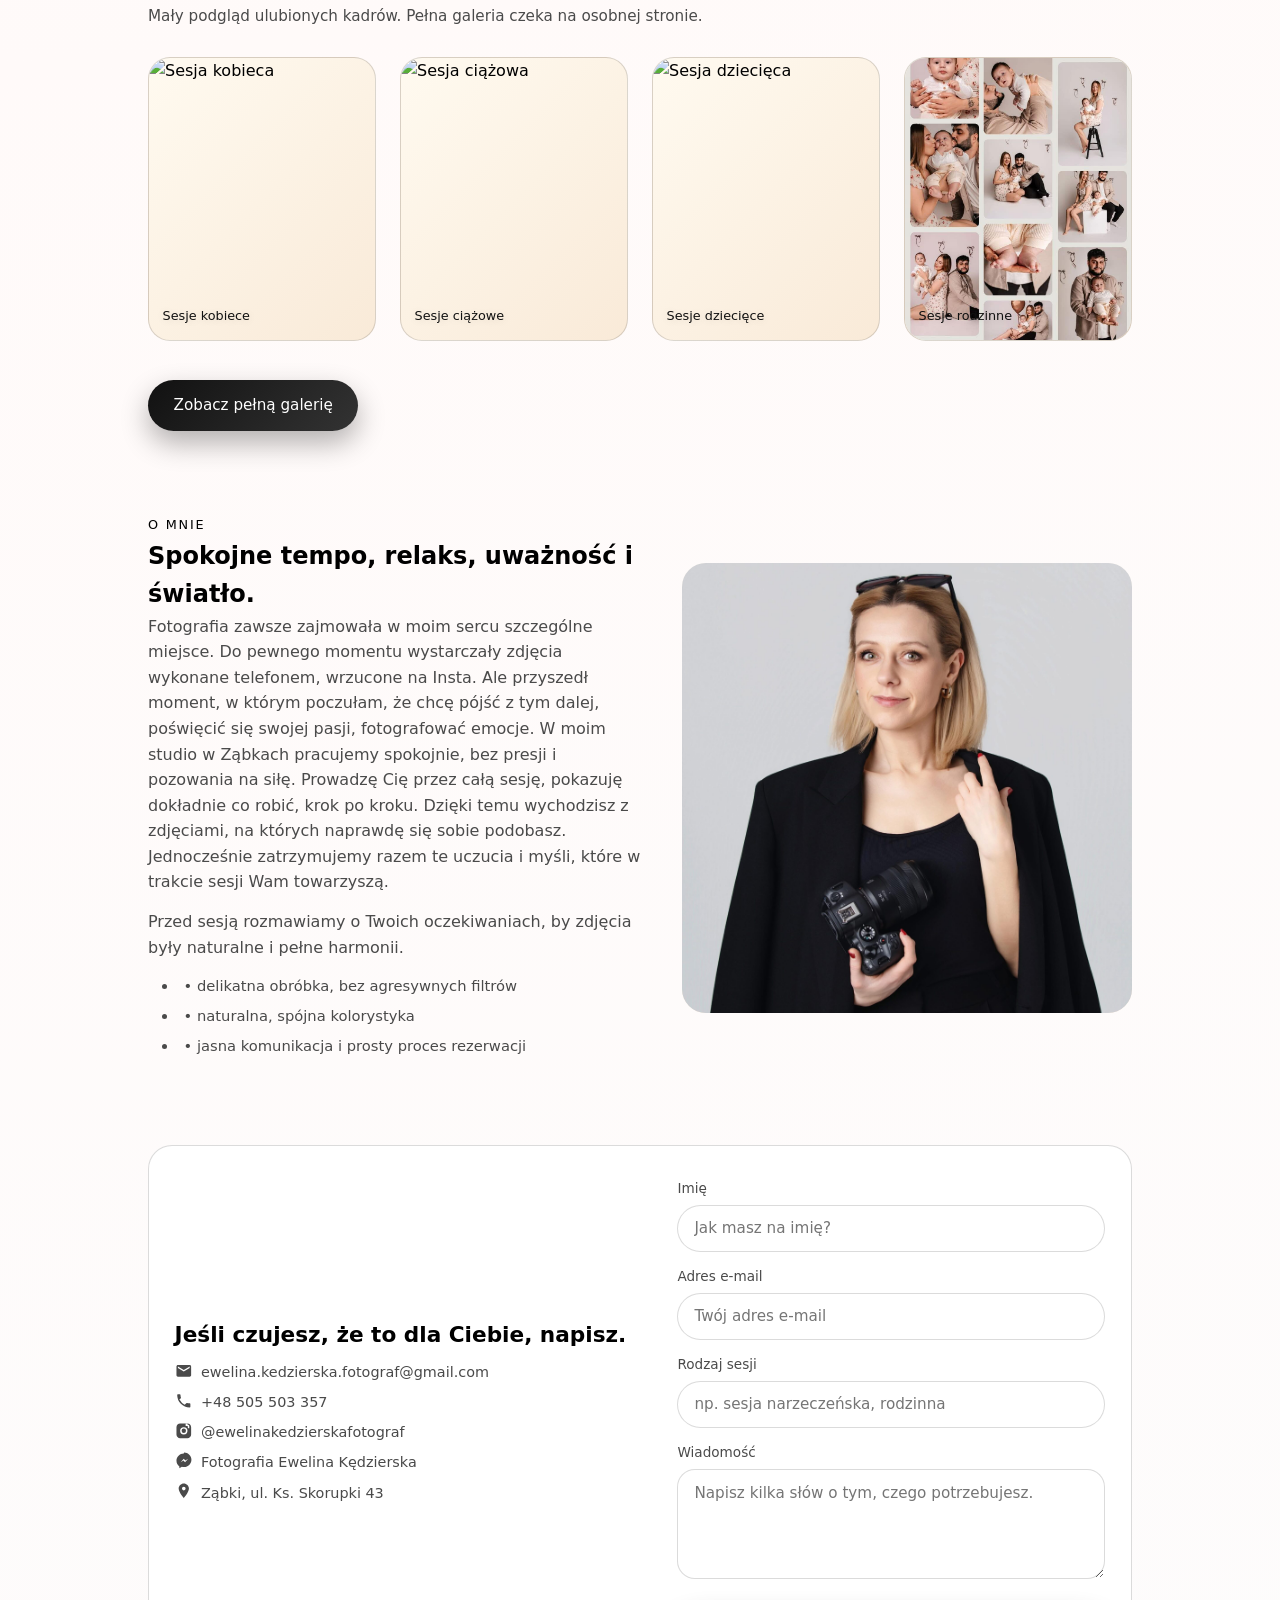
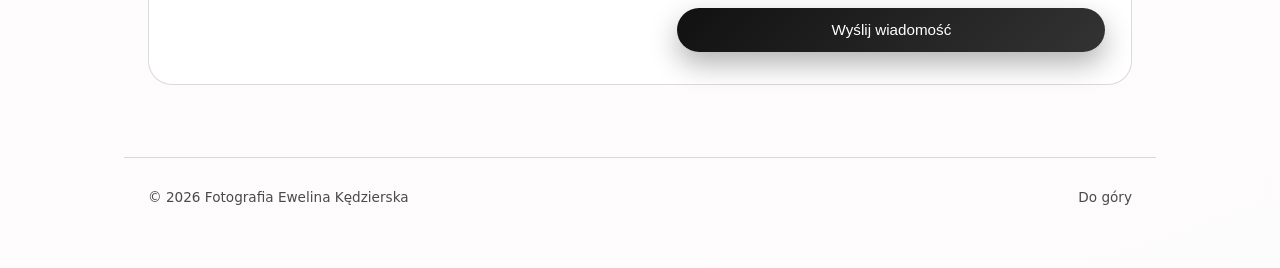
==== commit ea2124dc: "zmiana pakietów" ====
--- a/index.html
+++ b/index.html
@@ -91,7 +91,7 @@
                         <h3>Pakiet MINI</h3>
                         <p class="service-price">450 PLN | 45 min.</p>
                         <ul class="about-list">
-                            <li>5 profesjonalnie obrobionych zdjęć w wersji elektronicznej</li>
+                            <li>5 zdjęc po autorskiej obróbce</li>
                             <li>wydruki 15×23 cm wybranych zdjęć</li>
                             <li>do 45 minut sesji</li>
                             <li>prywatna galeria online do wyboru ujęć</li>
@@ -103,7 +103,7 @@
                         <h3>Pakiet STANDARD</h3>
                         <p class="service-price">650 PLN | 1 godz.</p>
                         <ul class="about-list">
-                            <li>10 profesjonalnie obrobionych zdjęć w wersji elektronicznej</li>
+                            <li>10 zdjęc po autorskiej obróbce</li>
                             <li>wydruki 15×23 cm wybranych zdjęć</li>
                             <li>do 60 minut sesji</li>
                             <li>dostęp do garderoby studyjnej - do 2 stylizacji</li>
@@ -116,7 +116,7 @@
                         <h3>Pakiet PREMIUM</h3>
                         <p class="service-price">850 PLN | 1 godz. 30 min.</p>
                         <ul class="about-list">
-                            <li>15 profesjonalnie obrobionych zdjęć w wersji elektronicznej</li>
+                            <li>15 zdjęc po autorskiej obróbce</li>
                             <li>wydruki 15×23 cm wybranych zdjęć</li>
                             <li>do 90 minut sesji</li>
                             <li>dostęp do garderoby studyjnej</li>
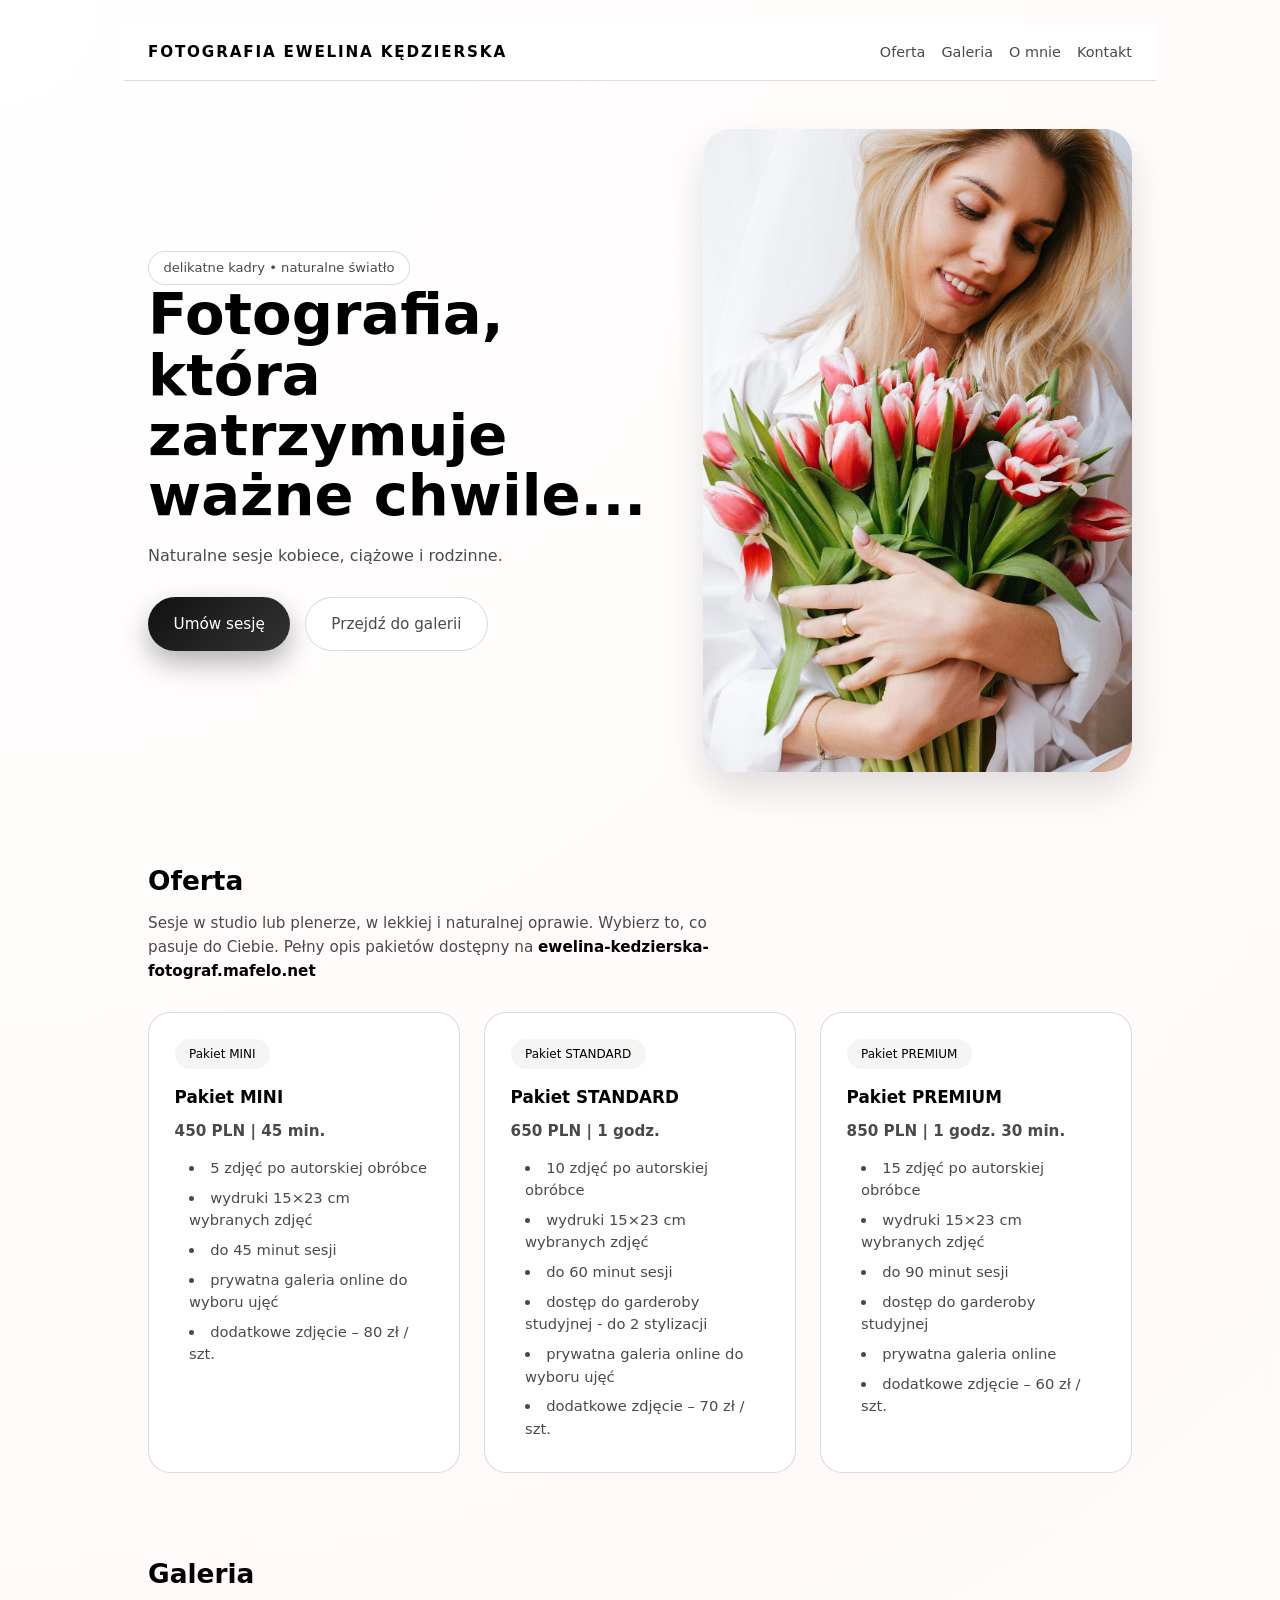
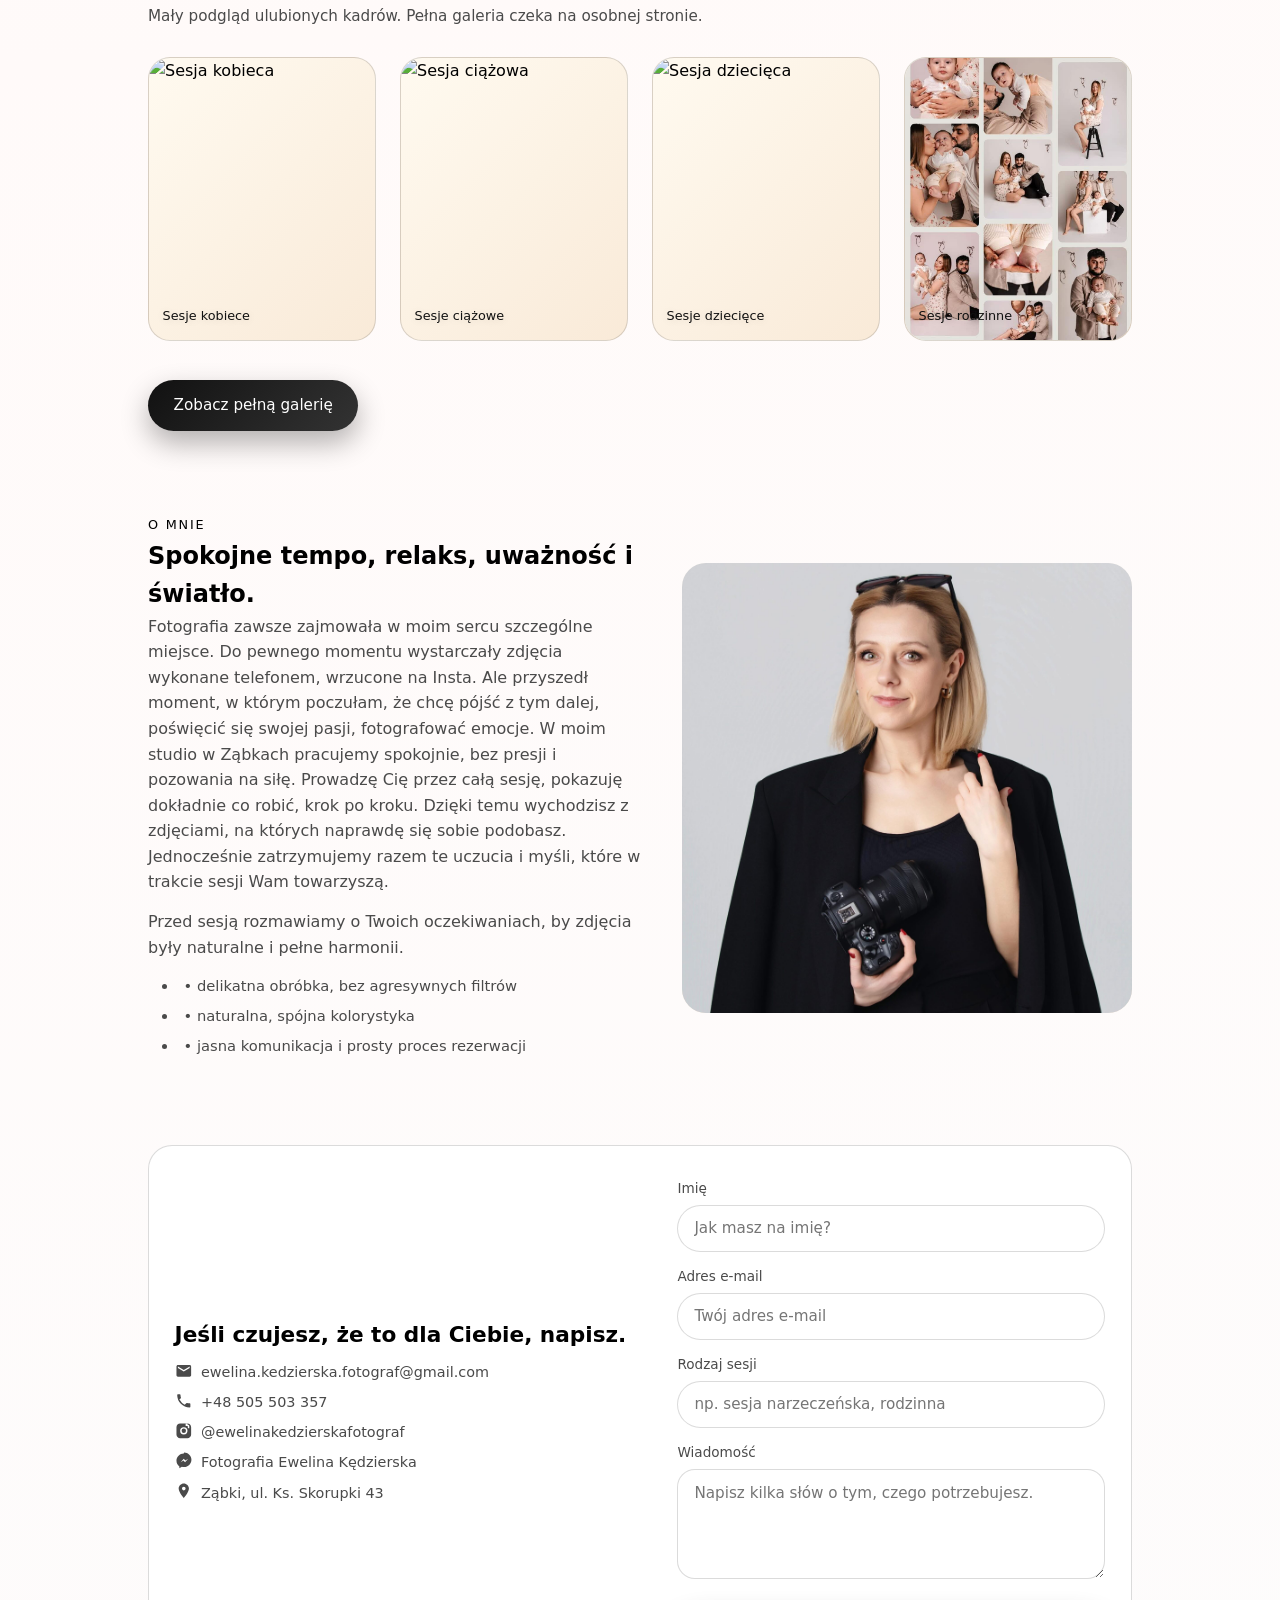
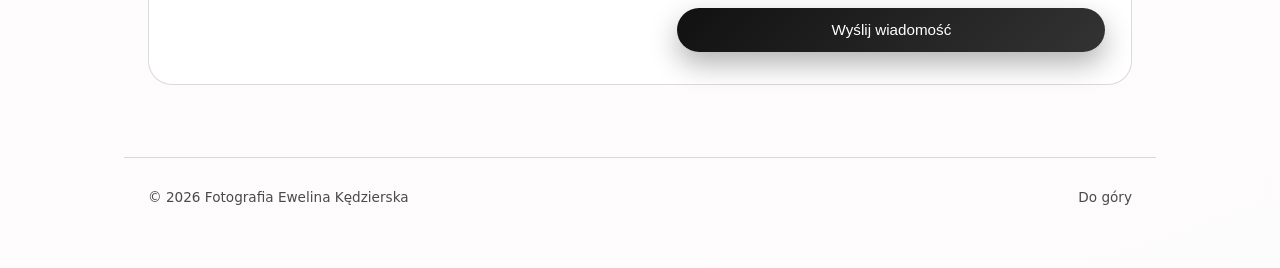
==== commit a227531b: "fix zdjęc" ====
--- a/index.html
+++ b/index.html
@@ -91,7 +91,7 @@
                         <h3>Pakiet MINI</h3>
                         <p class="service-price">450 PLN | 45 min.</p>
                         <ul class="about-list">
-                            <li>5 zdjęc po autorskiej obróbce</li>
+                            <li>5 zdjęć po autorskiej obróbce</li>
                             <li>wydruki 15×23 cm wybranych zdjęć</li>
                             <li>do 45 minut sesji</li>
                             <li>prywatna galeria online do wyboru ujęć</li>
@@ -103,7 +103,7 @@
                         <h3>Pakiet STANDARD</h3>
                         <p class="service-price">650 PLN | 1 godz.</p>
                         <ul class="about-list">
-                            <li>10 zdjęc po autorskiej obróbce</li>
+                            <li>10 zdjęć po autorskiej obróbce</li>
                             <li>wydruki 15×23 cm wybranych zdjęć</li>
                             <li>do 60 minut sesji</li>
                             <li>dostęp do garderoby studyjnej - do 2 stylizacji</li>
@@ -116,7 +116,7 @@
                         <h3>Pakiet PREMIUM</h3>
                         <p class="service-price">850 PLN | 1 godz. 30 min.</p>
                         <ul class="about-list">
-                            <li>15 zdjęc po autorskiej obróbce</li>
+                            <li>15 zdjęć po autorskiej obróbce</li>
                             <li>wydruki 15×23 cm wybranych zdjęć</li>
                             <li>do 90 minut sesji</li>
                             <li>dostęp do garderoby studyjnej</li>
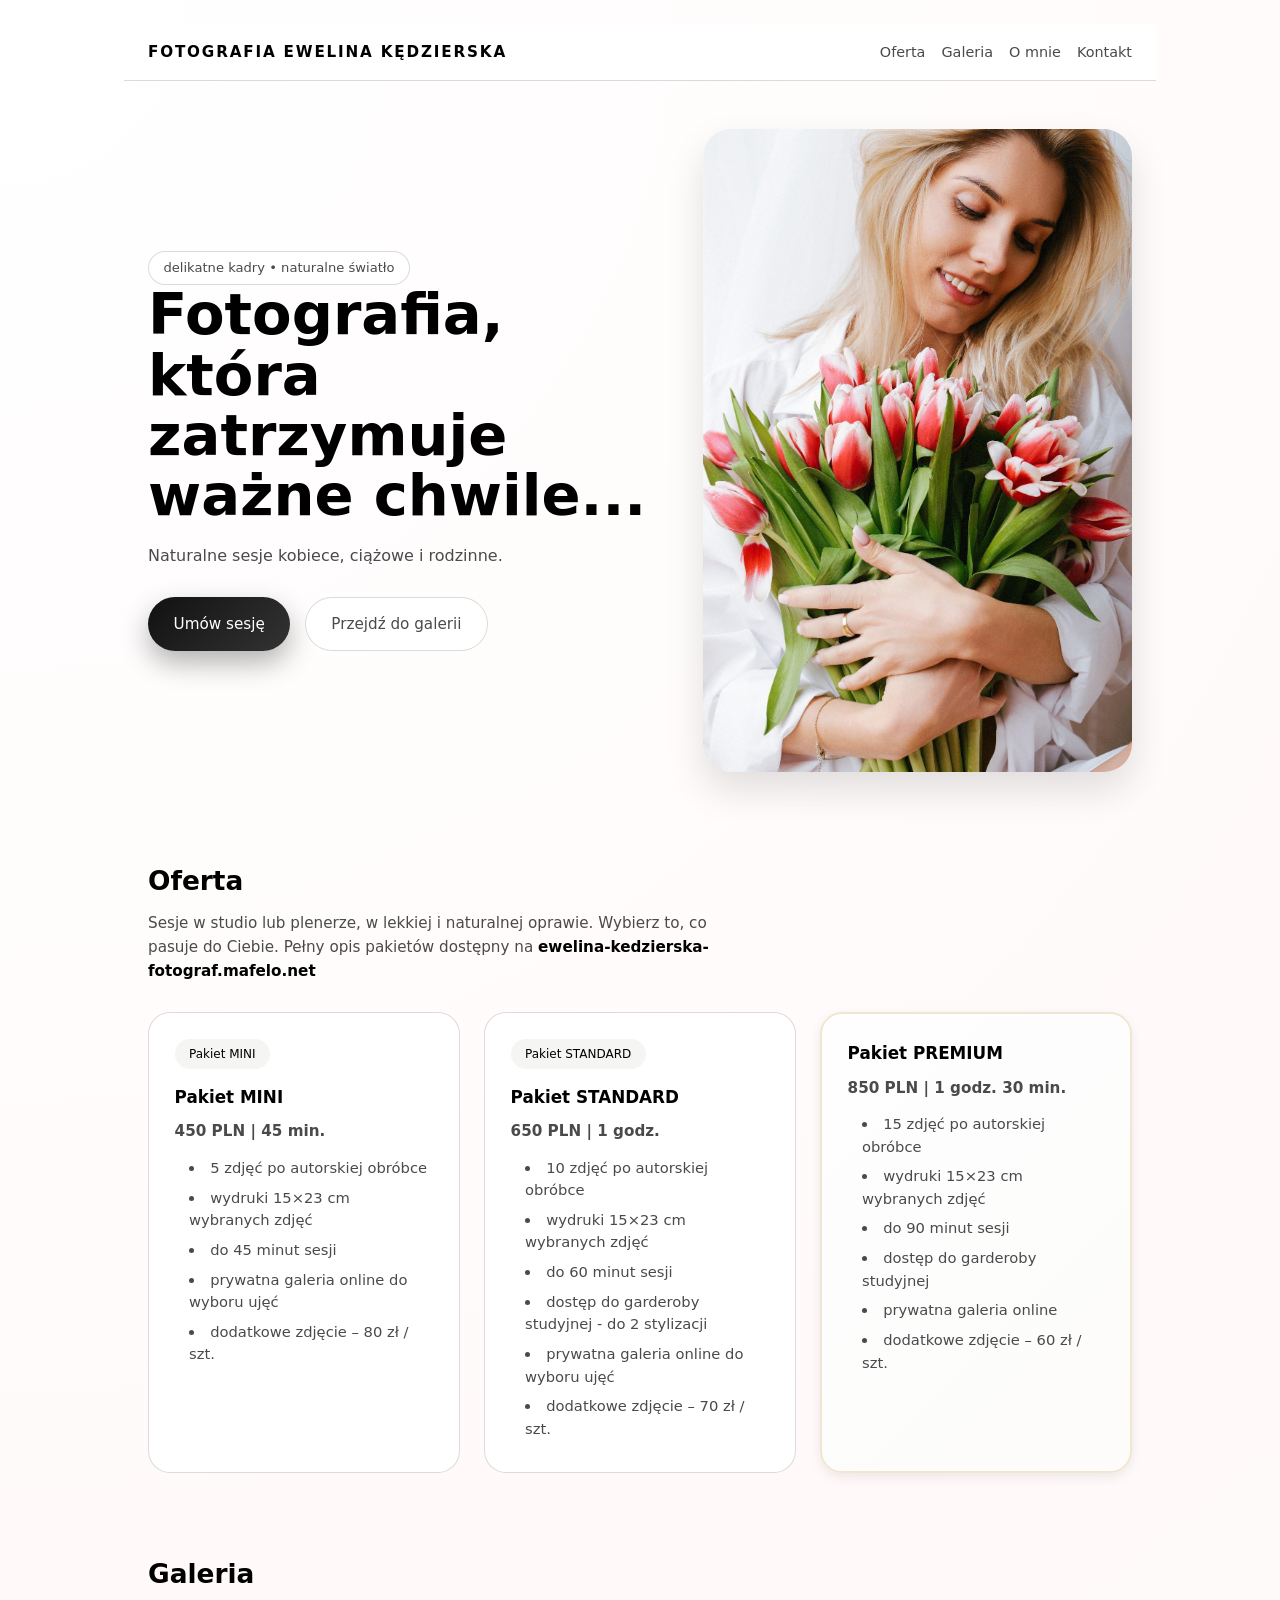
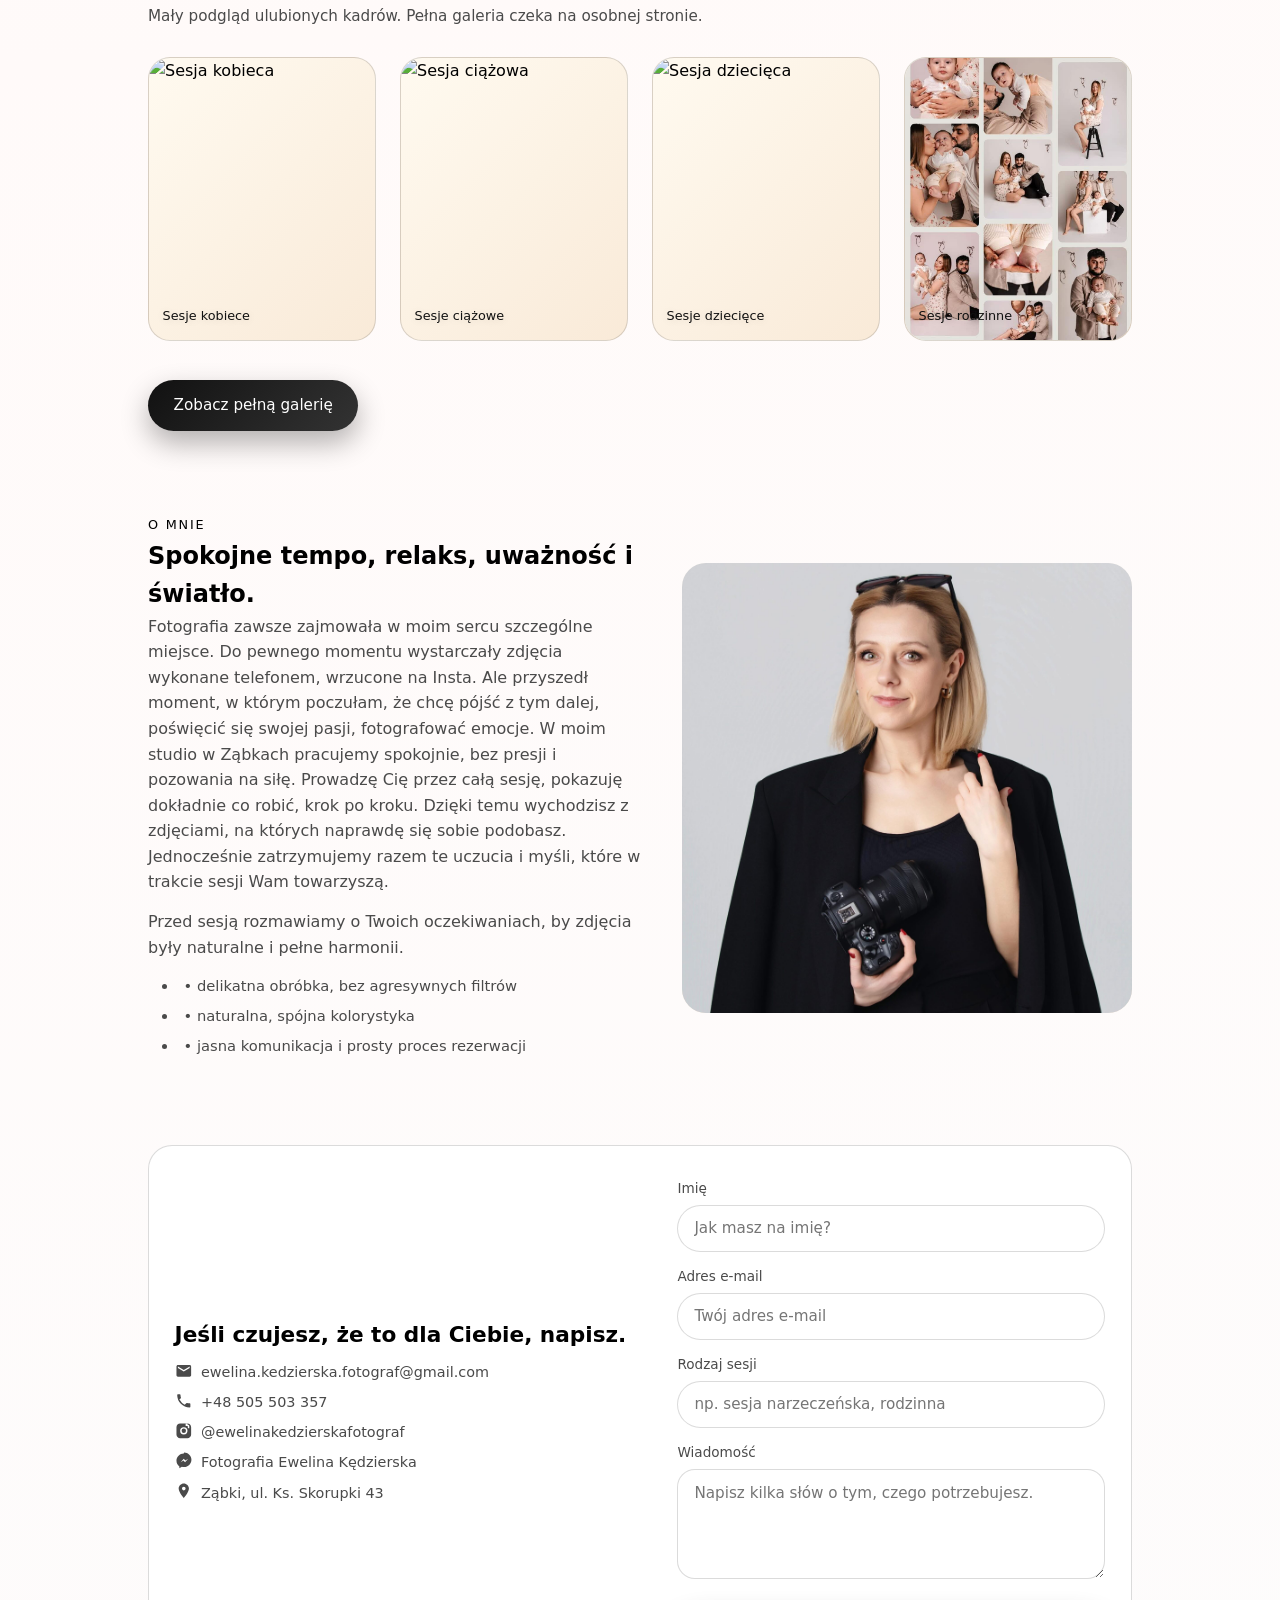
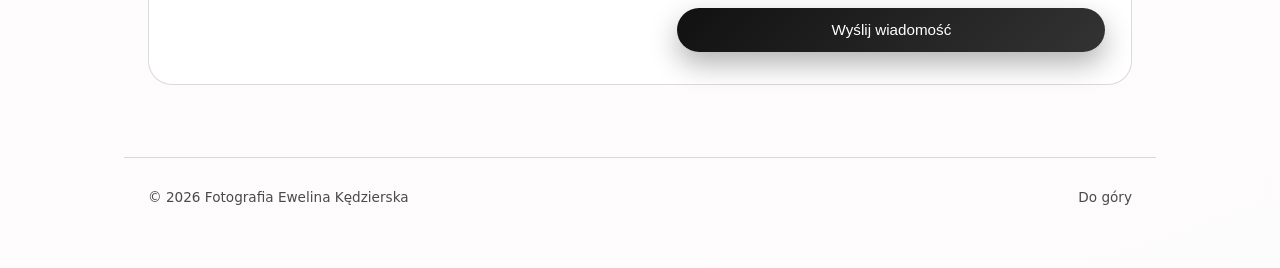
==== commit 90441da3: "premium" ====
--- a/index.html
+++ b/index.html
@@ -111,8 +111,7 @@
                             <li>dodatkowe zdjęcie – 70 zł / szt.</li>
                         </ul>
                     </article>
-                    <article class="service-card card-base card-interactive">
-                        <span class="service-label">Pakiet PREMIUM</span>
+                    <article class="service-card card-base card-interactive service-card--premium">
                         <h3>Pakiet PREMIUM</h3>
                         <p class="service-price">850 PLN | 1 godz. 30 min.</p>
                         <ul class="about-list">
--- a/styles.css
+++ b/styles.css
@@ -293,8 +293,10 @@
     color: var(--muted);
 }
 
-.page-index .service-meta {
-    font-size: 0.85rem;
+.page-index .service-card--premium {
+    border: 2px solid #f0e6d2;
+    background: linear-gradient(135deg, #fefefe 0%, #fdfcfb 100%);
+    box-shadow: 0 4px 12px rgba(0, 0, 0, 0.08);
 }
 
 .page-index .gallery-preview {
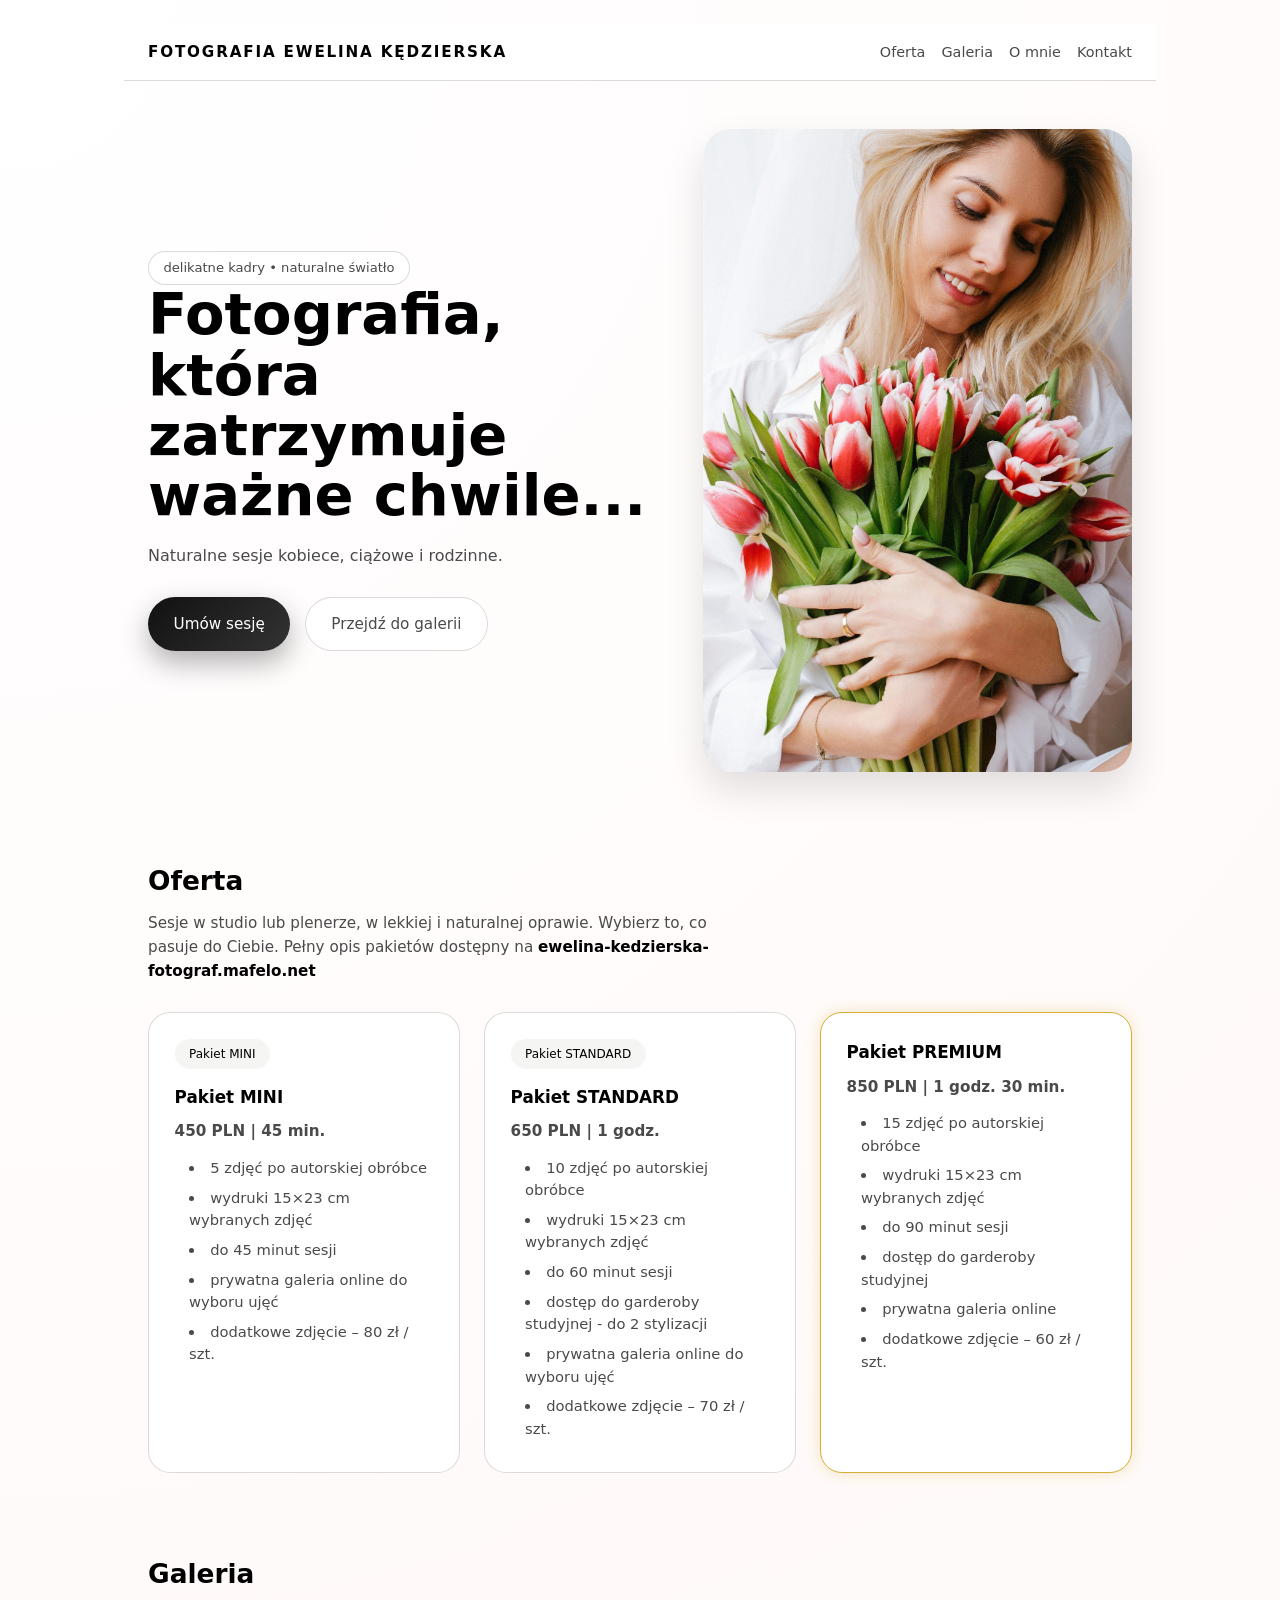
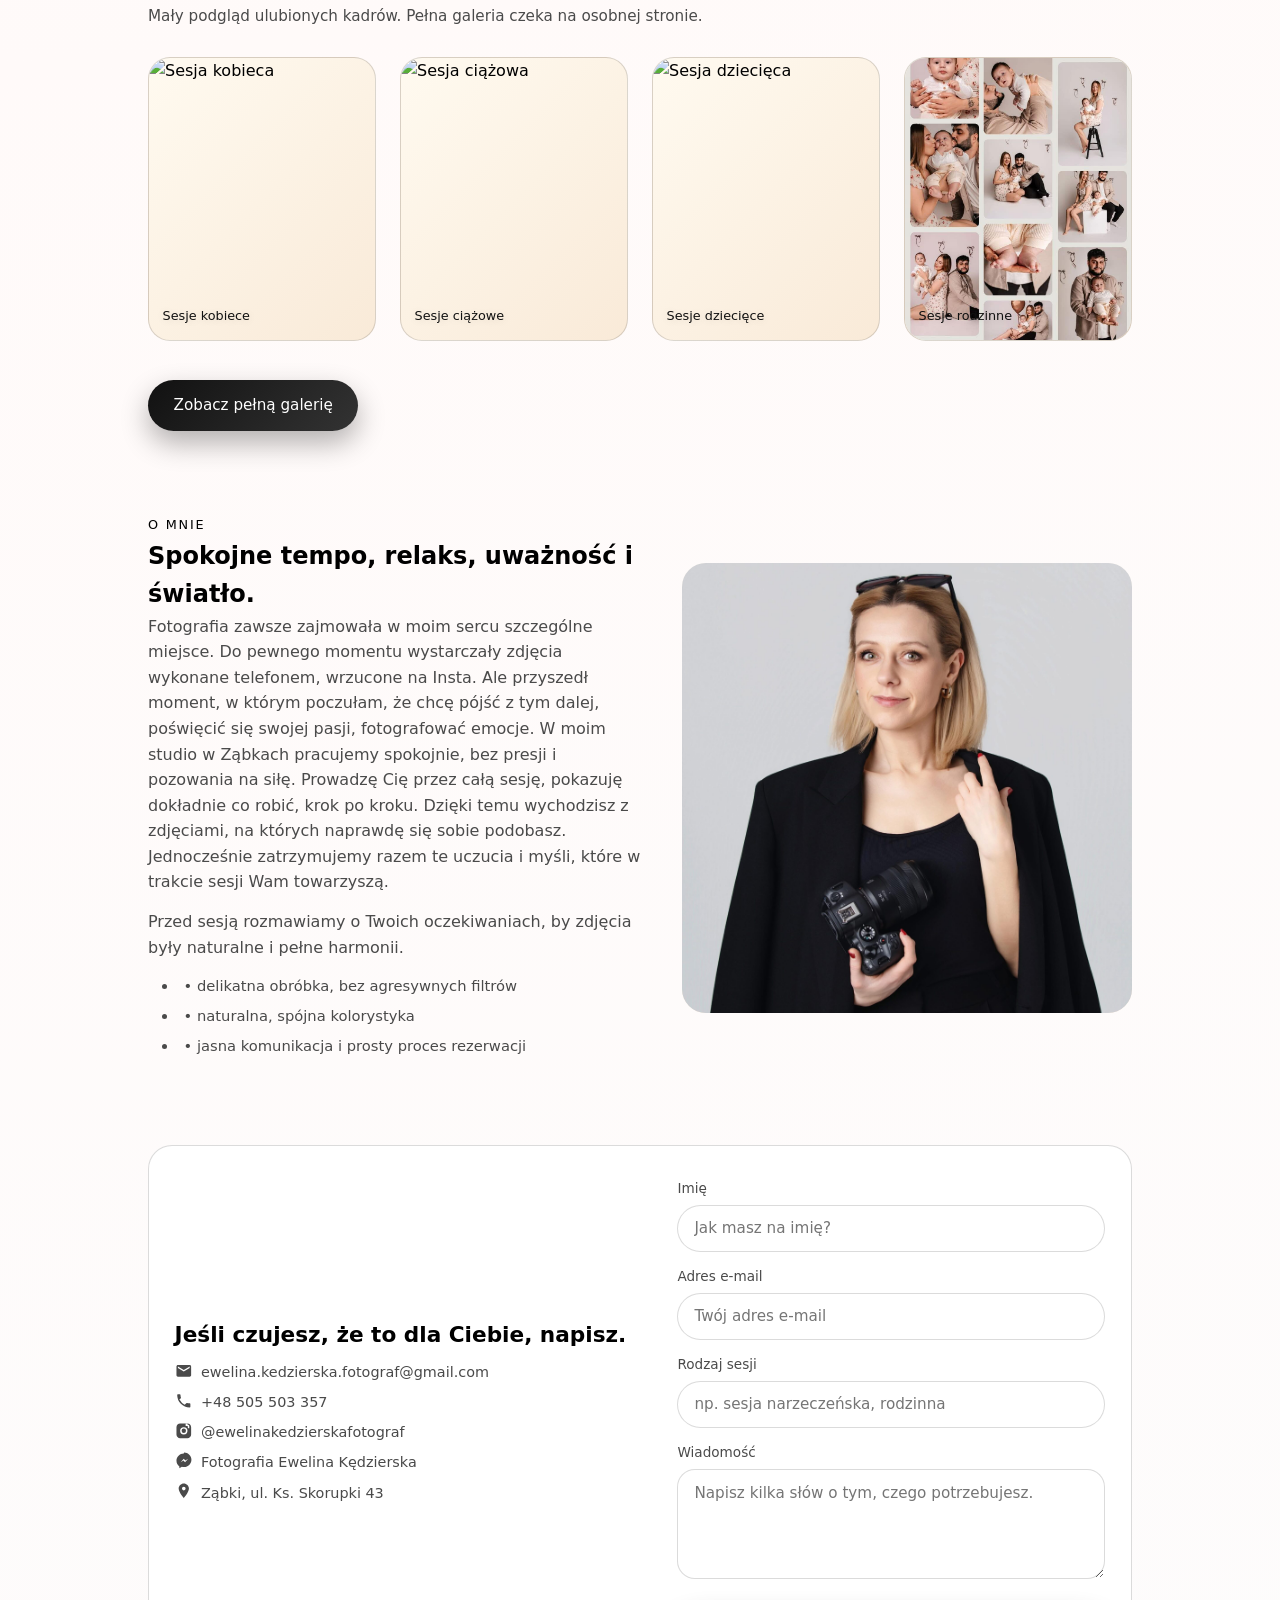
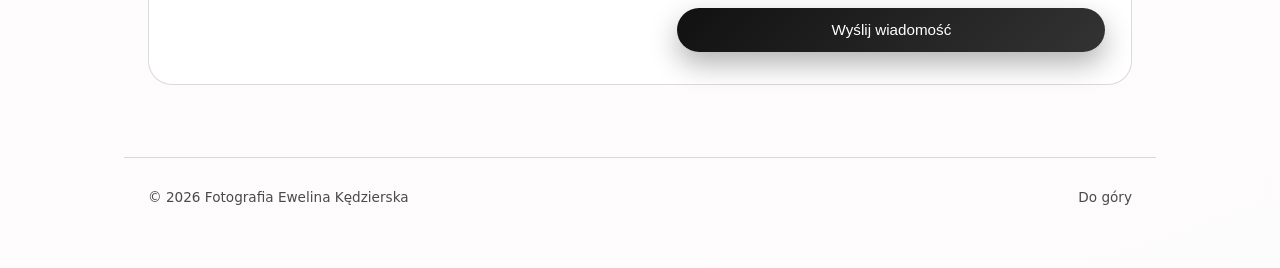
==== commit 793e762a: "fix premium" ====
--- a/index.html
+++ b/index.html
@@ -111,7 +111,7 @@
                             <li>dodatkowe zdjęcie – 70 zł / szt.</li>
                         </ul>
                     </article>
-                    <article class="service-card card-base card-interactive service-card--premium">
+                    <article class="service-card card-base card-interactive">
                         <h3>Pakiet PREMIUM</h3>
                         <p class="service-price">850 PLN | 1 godz. 30 min.</p>
                         <ul class="about-list">
--- a/styles.css
+++ b/styles.css
@@ -293,10 +293,9 @@
     color: var(--muted);
 }
 
-.page-index .service-card--premium {
-    border: 2px solid #f0e6d2;
-    background: linear-gradient(135deg, #fefefe 0%, #fdfcfb 100%);
-    box-shadow: 0 4px 12px rgba(0, 0, 0, 0.08);
+.page-index .services-grid article:nth-child(3) {
+    border-color: #d4af37;
+    box-shadow: 0 0 15px rgba(212, 175, 55, 0.3);
 }
 
 .page-index .gallery-preview {
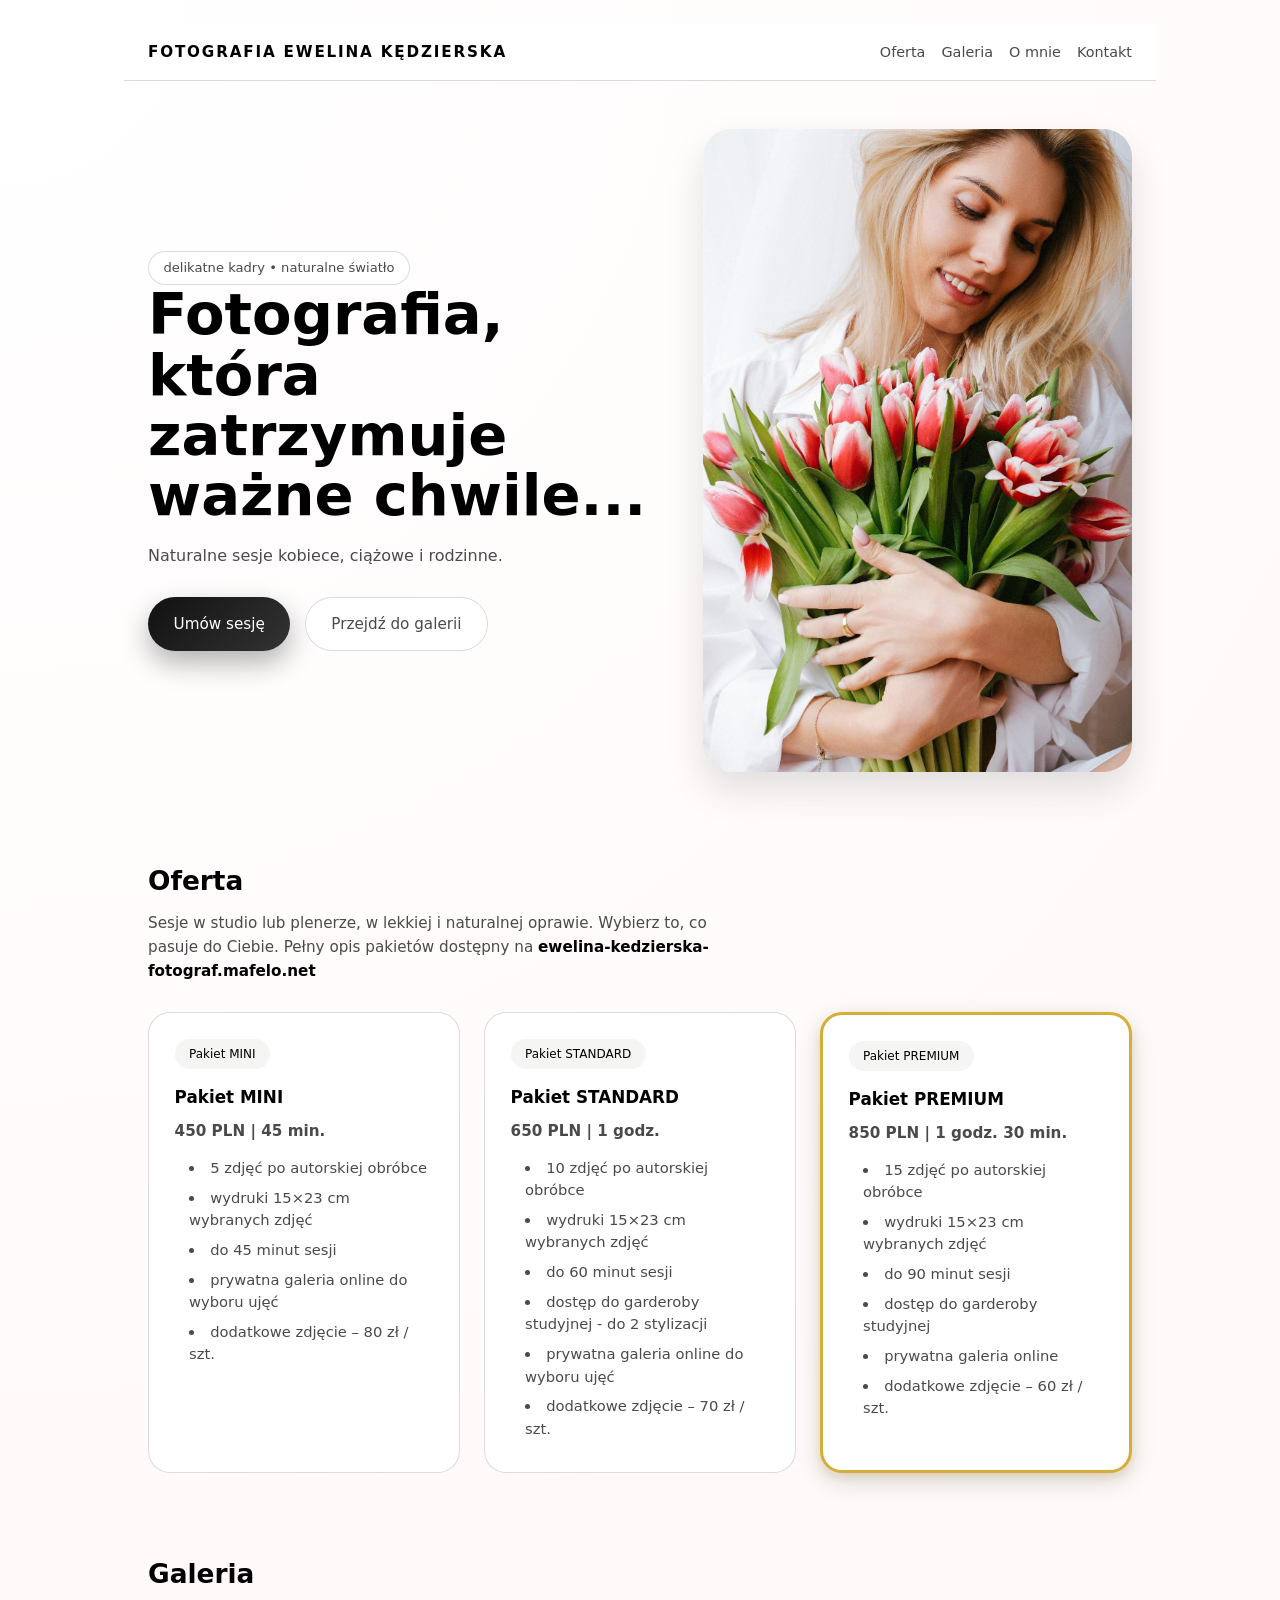
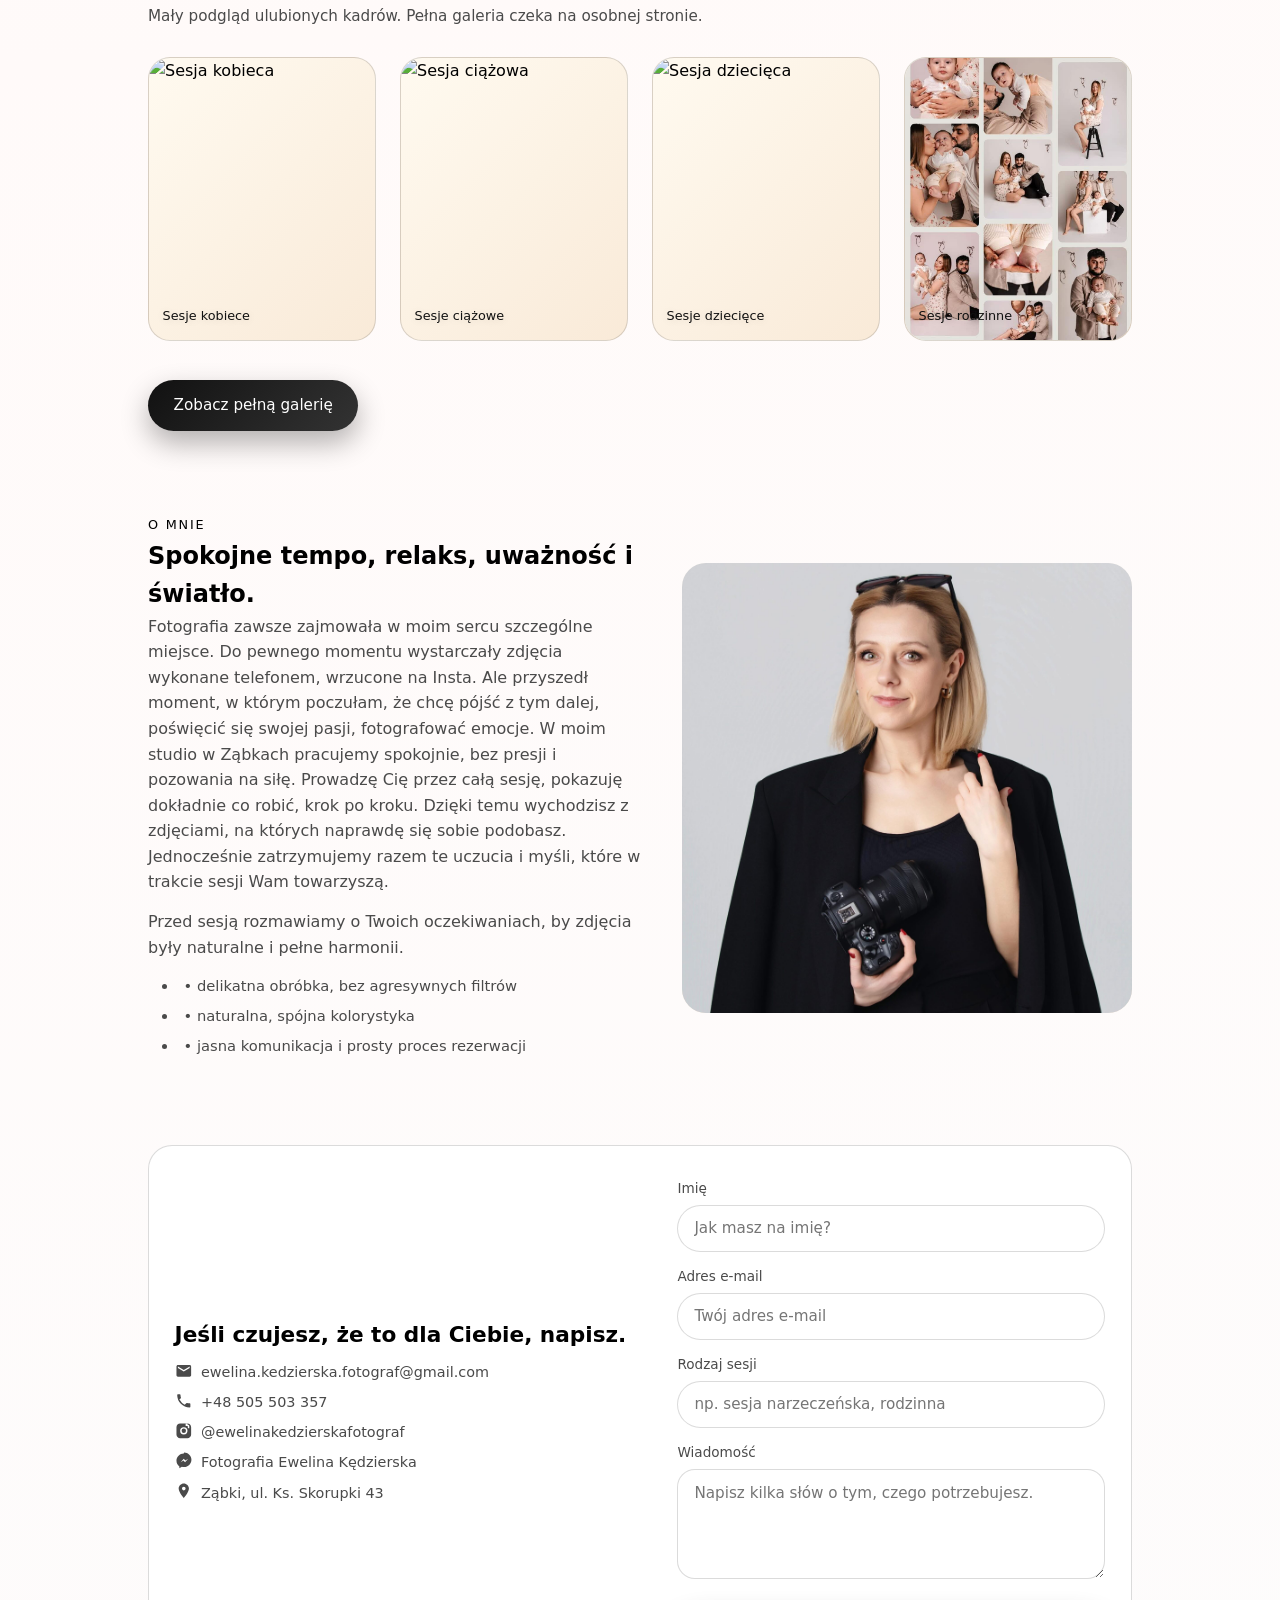
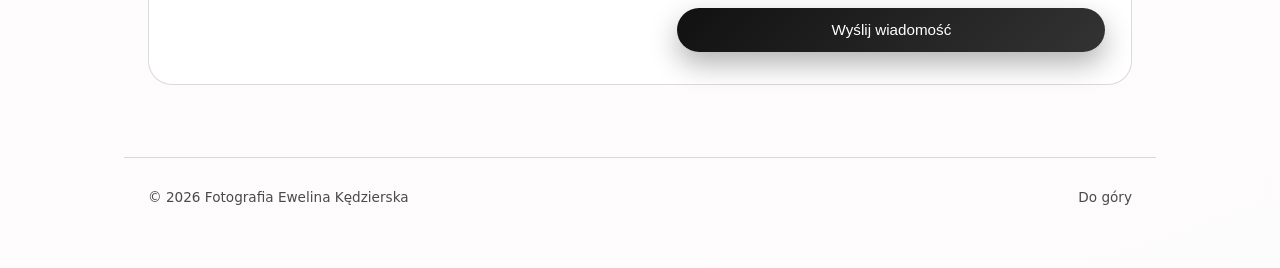
==== commit d3fb5f69: "fix 2 premium" ====
--- a/index.html
+++ b/index.html
@@ -112,6 +112,7 @@
                         </ul>
                     </article>
                     <article class="service-card card-base card-interactive">
+                        <span class="service-label">Pakiet PREMIUM</span>
                         <h3>Pakiet PREMIUM</h3>
                         <p class="service-price">850 PLN | 1 godz. 30 min.</p>
                         <ul class="about-list">
--- a/styles.css
+++ b/styles.css
@@ -294,8 +294,8 @@
 }
 
 .page-index .services-grid article:nth-child(3) {
-    border-color: #d4af37;
-    box-shadow: 0 0 15px rgba(212, 175, 55, 0.3);
+    border: 3px solid #d4af37;
+    box-shadow: 0 8px 25px rgba(0, 0, 0, 0.15), 0 4px 10px rgba(212, 175, 55, 0.2);
 }
 
 .page-index .gallery-preview {
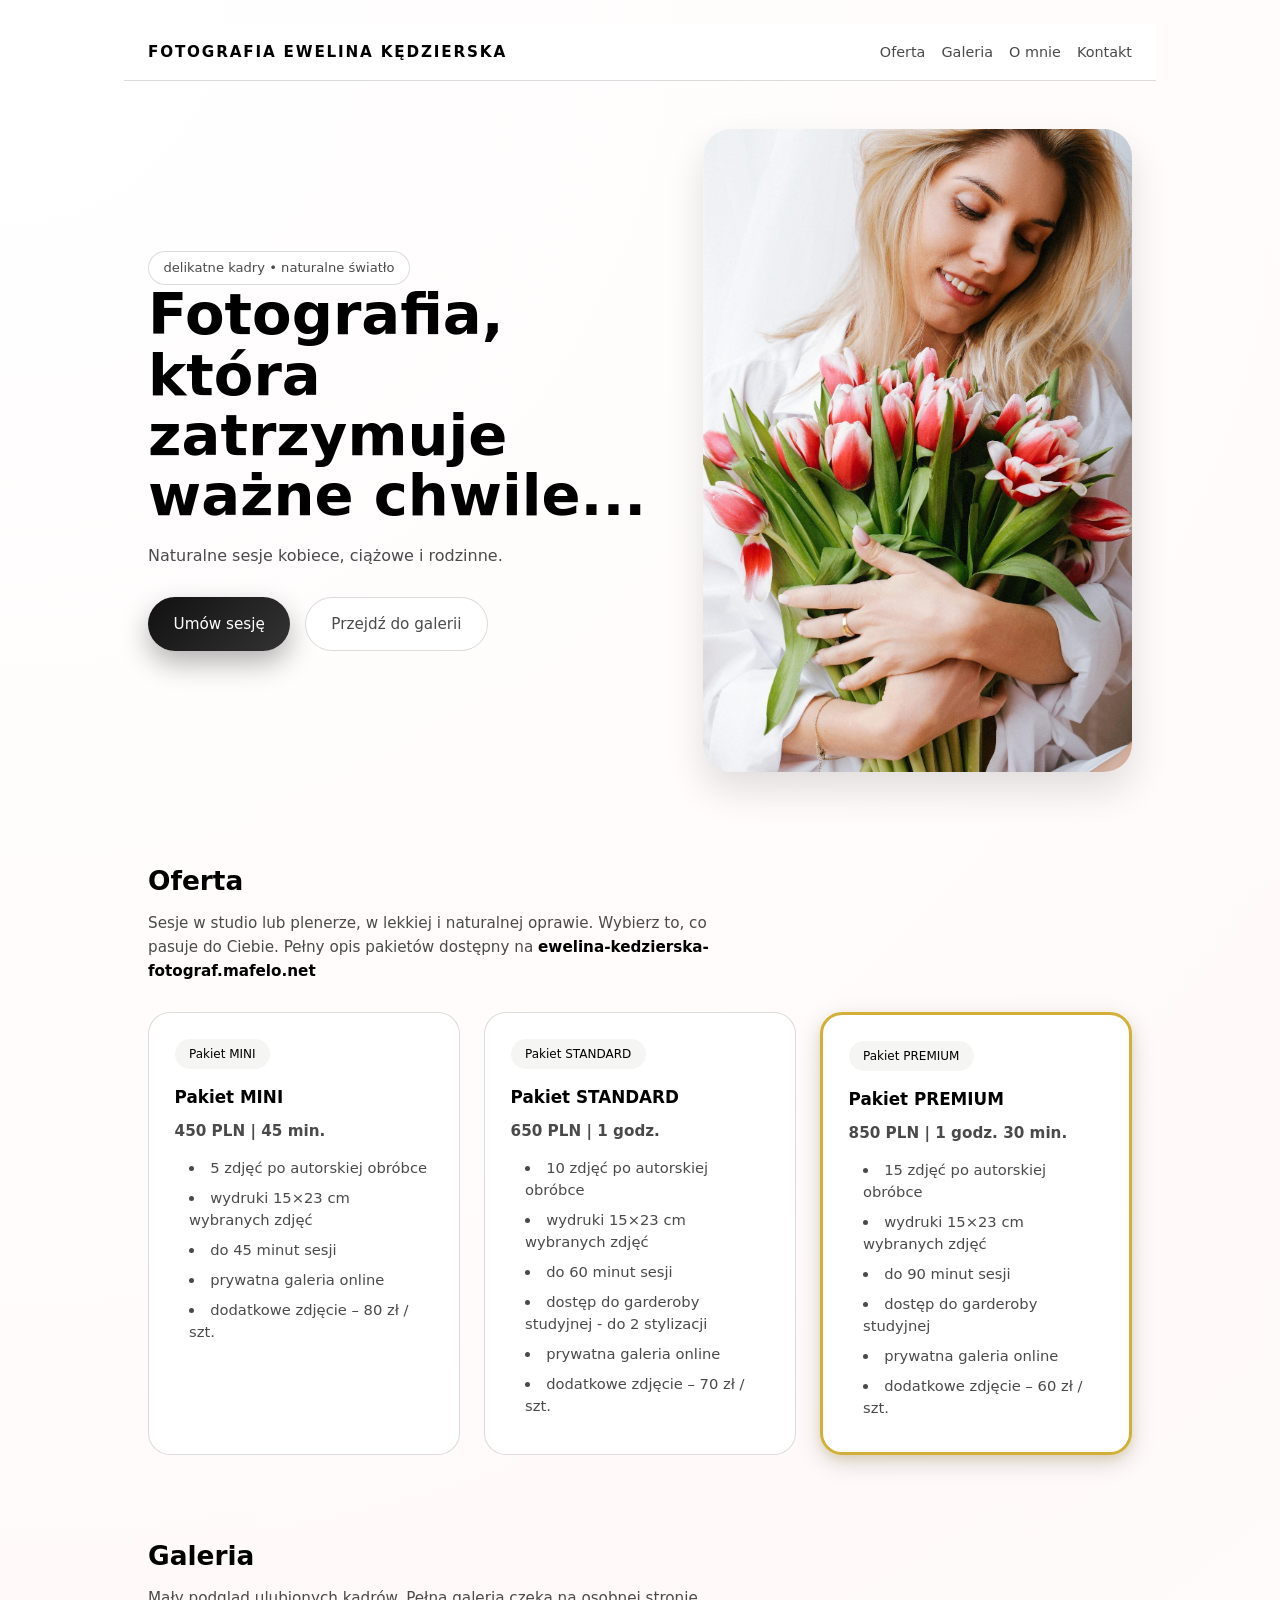
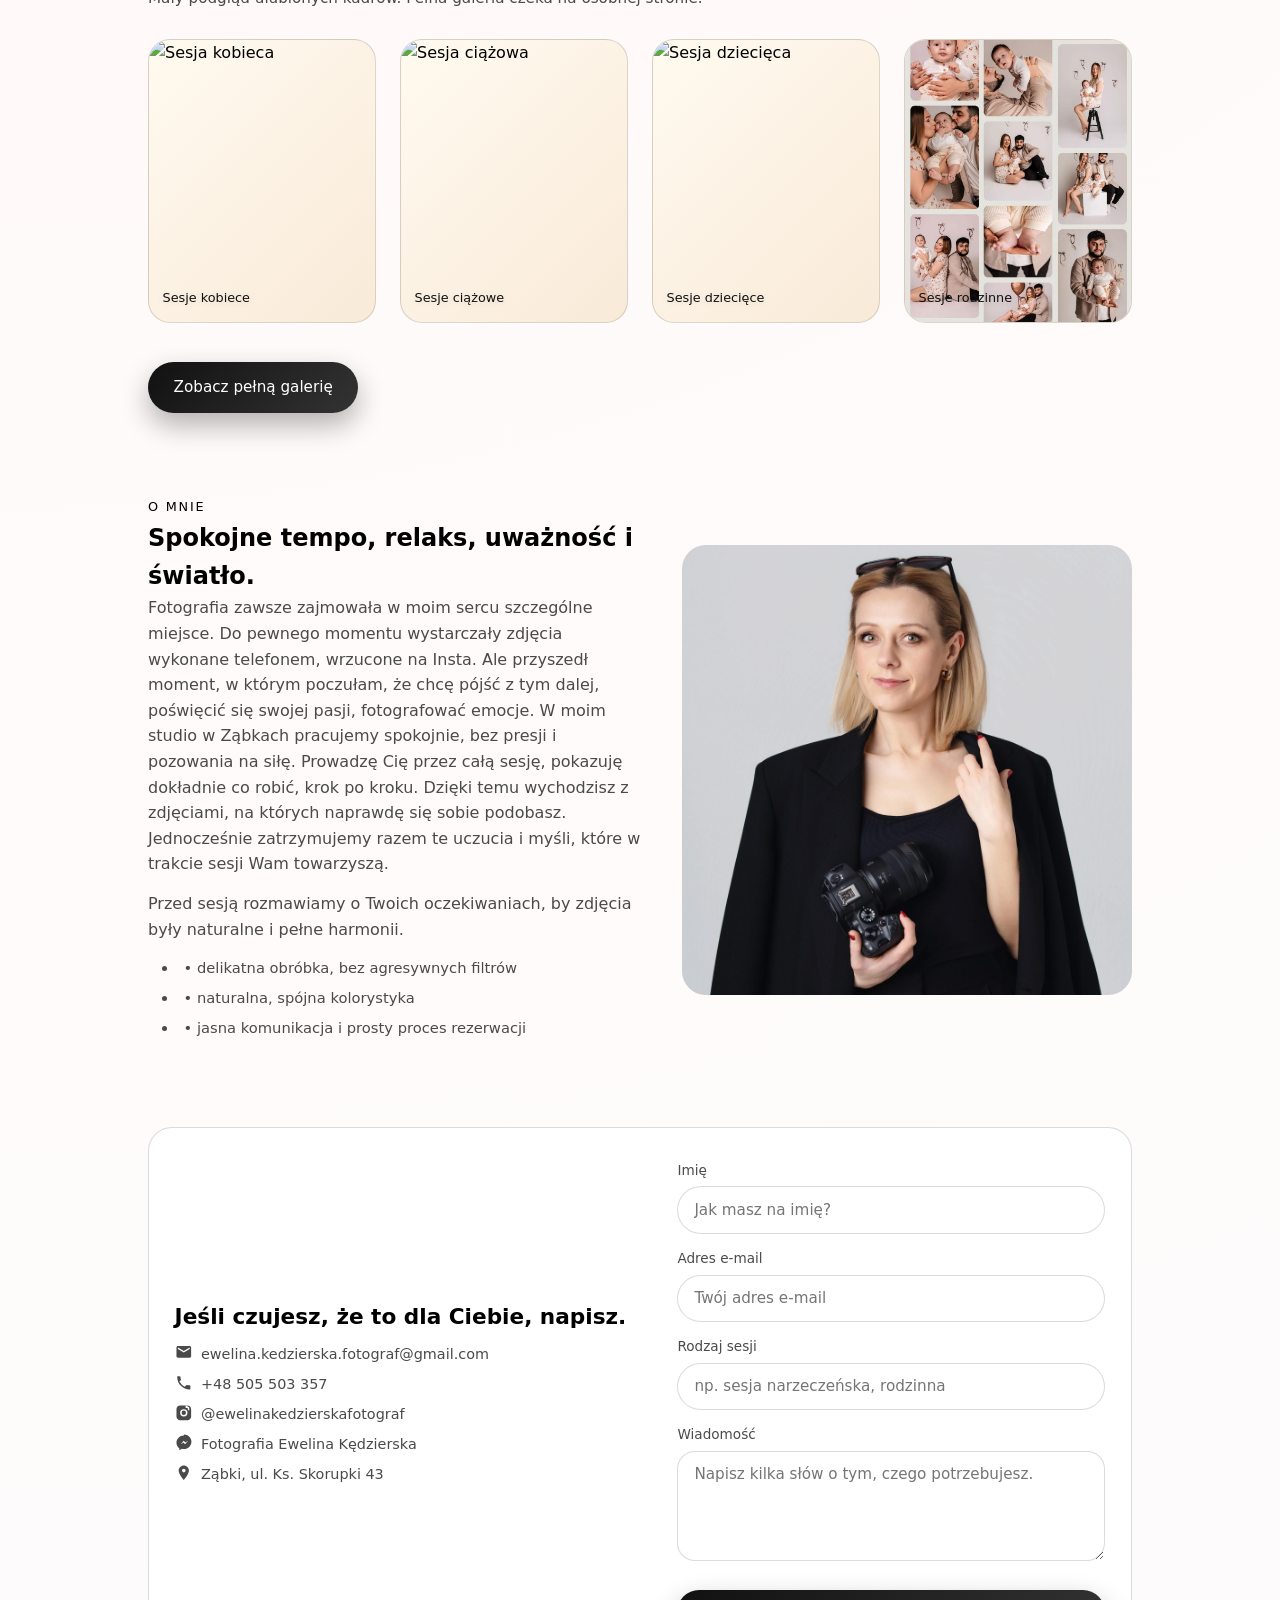
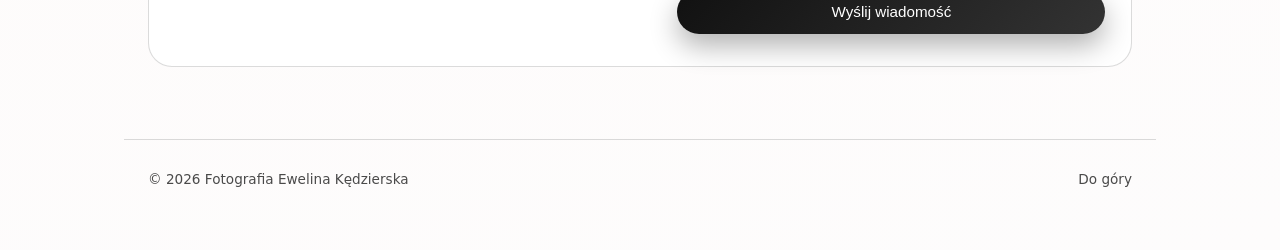
==== commit 674245a7: "delete do wyboru ujec" ====
--- a/index.html
+++ b/index.html
@@ -94,7 +94,7 @@
                             <li>5 zdjęć po autorskiej obróbce</li>
                             <li>wydruki 15×23 cm wybranych zdjęć</li>
                             <li>do 45 minut sesji</li>
-                            <li>prywatna galeria online do wyboru ujęć</li>
+                            <li>prywatna galeria online</li>
                             <li>dodatkowe zdjęcie – 80 zł / szt.</li>
                         </ul>
                     </article>
@@ -107,7 +107,7 @@
                             <li>wydruki 15×23 cm wybranych zdjęć</li>
                             <li>do 60 minut sesji</li>
                             <li>dostęp do garderoby studyjnej - do 2 stylizacji</li>
-                            <li>prywatna galeria online do wyboru ujęć</li>
+                            <li>prywatna galeria online</li>
                             <li>dodatkowe zdjęcie – 70 zł / szt.</li>
                         </ul>
                     </article>
